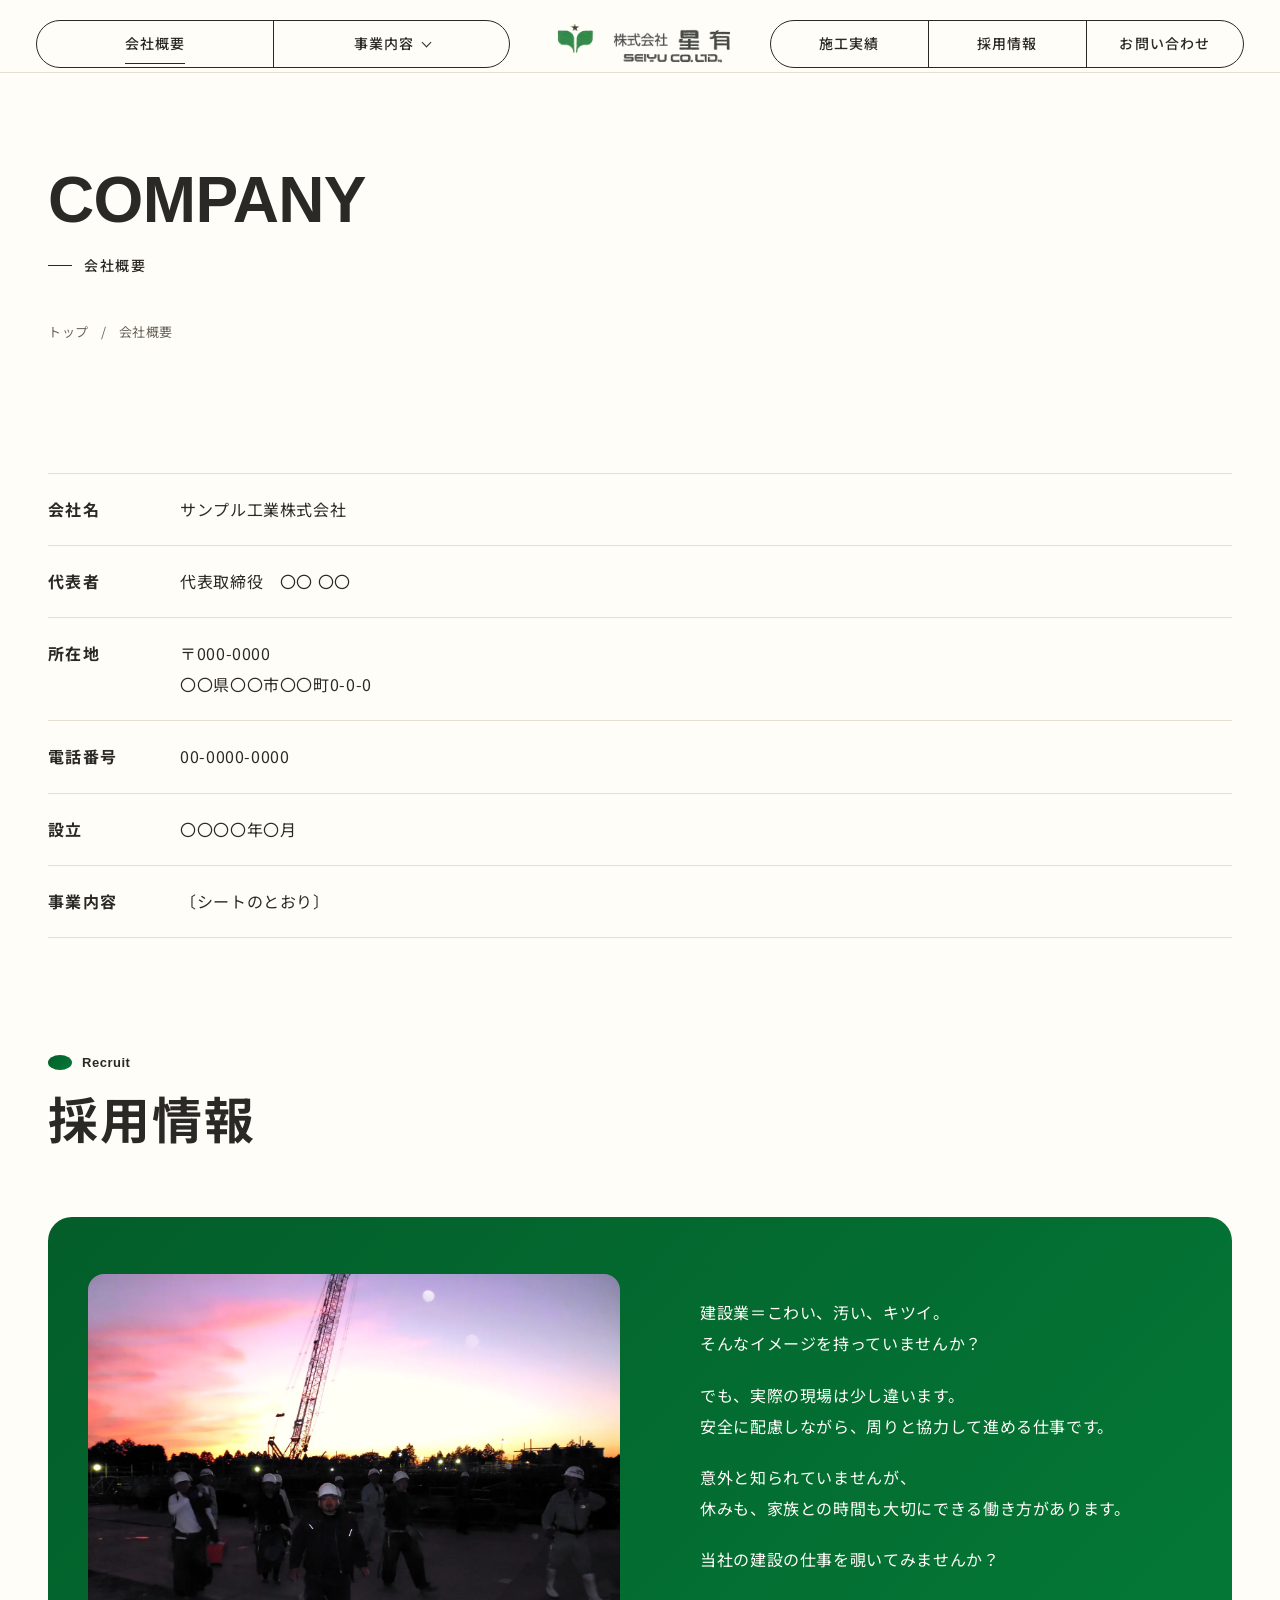
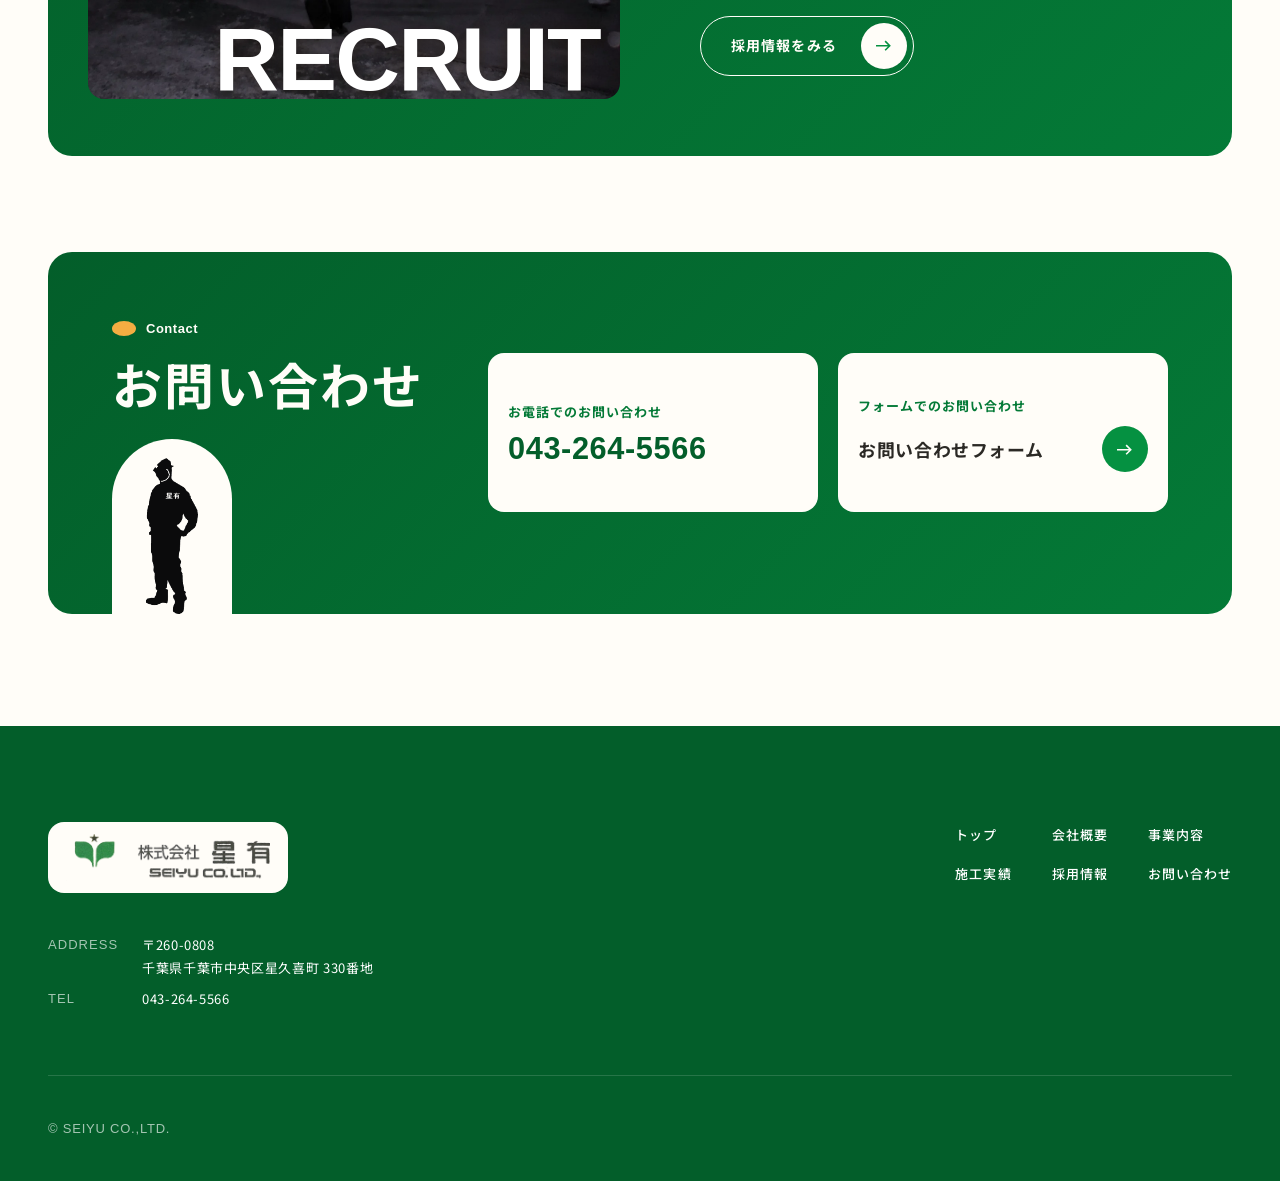
==== company/index.html @ 6c1c6069 "sp-36 星有 HP：余白を詰める・事業内容に大きな番号・お問い合わせを帯とカードに" ====
<!doctype html>
<html lang="ja">
<head>
<meta charset="utf-8">
<meta name="viewport" content="width=device-width, initial-scale=1">
<meta name="robots" content="noindex, nofollow">
<meta name="generator" content="SPINOVA HP kit v1.0 master">
<title>会社概要｜株式会社星有</title>
<meta name="description" content="〔このページの説明を1文で〕">
<meta property="og:type" content="article">
<meta property="og:site_name" content="株式会社星有">
<meta property="og:title" content="会社概要｜株式会社星有">
<meta property="og:description" content="〔このページの説明を1文で〕">
<meta property="og:url" content="https://example-hp.pages.dev/company/">
<meta property="og:image" content="https://example-hp.pages.dev/assets/ogp.jpg?v=20261112a">
<meta property="og:image:width" content="1200">
<meta property="og:image:height" content="630">
<meta name="twitter:card" content="summary_large_image">
<meta name="twitter:image" content="https://example-hp.pages.dev/assets/ogp.jpg?v=20261112a">
<link rel="preconnect" href="https://fonts.googleapis.com">
<link rel="preconnect" href="https://fonts.gstatic.com" crossorigin>
<link href="https://fonts.googleapis.com/css2?family=Noto+Sans+JP:wght@400;500;700&display=swap" rel="stylesheet">
<link rel="icon" href="../assets/favicon.ico?v=20261112203325" sizes="any">
<link rel="icon" href="../assets/favicon-32.png?v=20261112203325" type="image/png" sizes="32x32">
<link rel="apple-touch-icon" href="../assets/apple-touch-icon.png?v=20261112203325">
<link rel="stylesheet" href="../tokens.css?v=20261112203325">
<link rel="stylesheet" href="../base.css?v=20261112203325">
<link rel="stylesheet" href="../style.css?v=20261112203325">
</head>
<body class="is-sub is-sub--company">

<header class="header">
  <nav class="nav nav--l" aria-label="メインメニュー（左）">
    <ul class="nav__list">
      <li><a href="../company/" aria-current="page">会社概要</a></li>
      <li class="nav__has">
        <a href="../service/">事業内容<span class="nav__chev" aria-hidden="true"></span></a>
        <ul class="nav__sub">
          <li><a href="../service/concrete/">コンクリート打設</a></li>
          <li><a href="../service/scaffold/">足場工事</a></li>
          <li><a href="../service/management/">施工管理</a></li>
        </ul>
      </li>
    </ul>
  </nav>
  <a class="logo" href="../" aria-label="株式会社星有 トップへ">
    <img class="logo__w" src="../assets/logo.png?v=20261112203325" alt="" width="909" height="208">
    <img class="logo__c" src="../assets/logo.png?v=20261112203325" alt="" width="909" height="208">
  </a>
  <nav class="nav nav--r" aria-label="メインメニュー（右）">
    <ul class="nav__list">
      <li><a href="../works/">施工実績</a></li>
      <li><a href="../recruit/">採用情報</a></li>
      <li><a href="../contact/">お問い合わせ</a></li>
    </ul>
  </nav>
  <div class="header__acts">
    <button class="menu-btn" type="button" aria-expanded="false" aria-controls="drawer" aria-label="メニューを開く"><span></span><span></span></button>
  </div>
</header>

<div class="drawer" id="drawer">
  <ul class="drawer__list">
    <li style="--i:0"><a href="../"><span class="drawer__en" aria-hidden="true">Top</span><span class="drawer__ja">トップ</span></a></li>
    <li style="--i:1"><a href="../company/" aria-current="page"><span class="drawer__en" aria-hidden="true">Company</span><span class="drawer__ja">会社概要</span></a></li>
    <li style="--i:2"><a href="../service/"><span class="drawer__en" aria-hidden="true">Service</span><span class="drawer__ja">事業内容</span></a>
      <ul class="drawer__sub">
        <li><a href="../service/concrete/">コンクリート打設</a></li>
        <li><a href="../service/scaffold/">足場工事</a></li>
        <li><a href="../service/management/">施工管理</a></li>
      </ul>
    </li>
    <li style="--i:3"><a href="../works/"><span class="drawer__en" aria-hidden="true">Works</span><span class="drawer__ja">施工実績</span></a></li>
    <li style="--i:4"><a href="../recruit/"><span class="drawer__en" aria-hidden="true">Recruit</span><span class="drawer__ja">採用情報</span></a></li>
    <li style="--i:5"><a href="../contact/"><span class="drawer__en" aria-hidden="true">Contact</span><span class="drawer__ja">お問い合わせ</span></a></li>
  </ul>
  <a class="drawer__tel" href="tel:0432645566" style="--i:6"><span class="drawer__tel-label">お電話でのお問い合わせ</span><span class="drawer__tel-num nb">043-264-5566</span></a>
</div>

<main>
    <section class="sub-hero">
    <div class="wrap sub-hero__head">
      <div class="ttl">
        <p class="ttl__en" aria-hidden="true"><span class="mask"><span>COMPANY</span></span></p>
        <h1 class="ttl__ja">会社概要</h1>
      </div>
      <ol class="crumb"><li><a href="../">トップ</a></li><li>会社概要</li></ol>
    </div>
  </section>

  <section class="sec">
    <div class="wrap">
            <dl class="info rv">
        <dt>会社名</dt><dd data-todo>サンプル工業株式会社</dd>
        <dt>代表者</dt><dd data-todo>代表取締役　〇〇 〇〇</dd>
        <dt>所在地</dt><dd data-todo><span class="nb">〒000-0000</span><br>〇〇県〇〇市〇〇町0-0-0</dd>
        <dt>電話番号</dt><dd data-todo><a class="nb" href="tel:0000000000">00-0000-0000</a></dd>
        <dt>設立</dt><dd data-todo>〇〇〇〇年〇月</dd>
        <dt>事業内容</dt><dd data-todo>〔シートのとおり〕</dd>
      </dl>
    </div>
  </section>

    <div class="duo" id="recruit">
    <section class="duo__item duo__item--recruit">
      <div class="hd">
        <p class="hd__en" aria-hidden="true">Recruit</p>
        <h2 class="hd__ja">採用情報</h2>
      </div>
      <div class="duo__card rv">
        <div class="duo__photo"><img src="../assets/recruit.webp?v=20261112203325" alt="現場に並ぶ星有の社員" width="1600" height="1200" loading="lazy" data-todo><p class="duo__big" aria-hidden="true" data-on-photo>RECRUIT</p></div>
        <div class="duo__in">
          <div class="txt">
            <p>建設業＝こわい、<wbr>汚い、<wbr>キツイ。<br><span class="nb">そんなイメージを</span><wbr><span class="nb">持っていませんか？</span></p>
            <p>でも、<wbr>実際の<wbr>現場は<wbr>少し<wbr>違います。<br>安全に<wbr>配慮しながら、<wbr>周りと<wbr>協力して<wbr>進める<wbr>仕事です。</p>
            <p>意外と<wbr>知られていませんが、<br>休みも、<wbr>家族との<wbr>時間も<wbr>大切に<wbr>できる<wbr>働き方が<wbr>あります。</p>
            <p>当社の<wbr>建設の<wbr>仕事を<wbr>覗いてみませんか？</p>
          </div>
          <a class="btn btn--w" href="../recruit/">採用情報をみる<span class="btn__arw"><svg viewBox="0 0 14 10" aria-hidden="true"><path d="M0 5h12M8 1l4 4-4 4" fill="none" stroke="currentColor" stroke-width="1.4"/></svg></span></a>
        </div>
      </div>
    </section>
    <section class="duo__item duo__item--contact">
      <div class="hd">
        <p class="hd__en" aria-hidden="true">Contact</p>
        <h2 class="hd__ja nb">お問い合わせ</h2>
      </div>
      <div class="duo__ways">
        <a class="duo__way" href="tel:0432645566"><span class="duo__way-label">お電話でのお問い合わせ</span><span class="duo__tel-num nb">043-264-5566</span></a>
        <a class="duo__way" href="../contact/"><span class="duo__way-label">フォームでのお問い合わせ</span><span class="duo__way-go"><span class="nb">お問い合わせフォーム</span><span class="btn__arw"><svg viewBox="0 0 14 10" aria-hidden="true"><path d="M0 5h12M8 1l4 4-4 4" fill="none" stroke="currentColor" stroke-width="1.4"/></svg></span></span></a>
      </div>
      <img class="duo__il" src="../assets/il-worker.png?v=20261112203325" alt="" width="91" height="275" loading="lazy">
    </section>
  </div>
  
</main>

<footer class="footer">
  <div class="wrap footer__top">
    <div class="footer__co">
      <a class="footer__logo" href="../" aria-label="株式会社星有 トップへ"><img src="../assets/logo.png?v=20261112203325" alt="" width="909" height="208" loading="lazy"></a>
      <dl class="footer__info">
        <dt>ADDRESS</dt><dd><span class="nb">〒260-0808</span><br>千葉県千葉市中央区<wbr>星久喜町 330番地</dd>
        <dt>TEL</dt><dd><a class="nb" href="tel:0432645566">043-264-5566</a></dd>
      </dl>
    </div>
    <ul class="footer__nav">
      <li><a href="../">トップ</a></li>
      <li><a href="../company/">会社概要</a></li>
      <li><a href="../service/">事業内容</a></li>
      <li><a href="../works/">施工実績</a></li>
      <li><a href="../recruit/">採用情報</a></li>
      <li><a href="../contact/">お問い合わせ</a></li>
    </ul>
  </div>
  <p class="wrap footer__copy">© SEIYU CO.,LTD.</p>
</footer>

<script src="../site.js?v=20261112203325"></script>
</body>
</html>
---- tokens.css ----
:root {
  
  --c-base: #fffdf8;
  --c-sub: #059141;
  --c-sub-deep: #047a37;
  --c-sub-ink: #035e2a;
  --c-sub-ghost: rgba(255, 255, 255, 0.16);
  --c-accent: #f4ad42;
  --c-pale: #f3f8ef;
  --c-ink: #2b2925;
  --c-ink-soft: #6a655c;
  --c-line: #e6e0d4;
  --c-dark: #035e2a;
  --c-dark-text: #ffffff;
  --c-dark-soft: rgba(255, 255, 255, 0.64);
  --c-dark-ghost: rgba(255, 255, 255, 0.14);
  --c-on-photo: #ffffff;
  --c-shade: rgba(28, 22, 12, 0.6);
  --c-shade-0: rgba(28, 22, 12, 0);
  --c-shade-side: rgba(3, 70, 32, 0.82);
  --c-ph-1: #ece6da;
  --c-ph-2: #fbe7c4;
  --c-sub-ghost-2: rgba(5, 145, 65, 0.1);
  --c-grad-a: #035e2a;
  --c-grad-b: #047a37;
  --c-on-band: rgba(255, 255, 255, 0.7);
  --c-band-shade: rgba(20, 30, 20, 0.35);

  
  --ff-body: "Noto Sans JP", "Hiragino Sans", "Hiragino Kaku Gothic ProN", "Yu Gothic", sans-serif;
  --ff-en: "Helvetica Neue", Helvetica, Arial, sans-serif;
  --ff-min: "Noto Sans JP", "Hiragino Sans", "Hiragino Kaku Gothic ProN", "Yu Gothic", sans-serif;

  
  --fs-body: 15px;
  --fw-body: 400;
  --lh-body: 1.95;
  --ls-body: 0.04em;
  --fs-small: 13px;
  --fs-label: 14px;
  --fs-nav: 14px;
  --fs-input: 16px;
  --fs-lead: clamp(22px, 2.4vw, 34px);
  --lh-lead: 1.55;
  --fs-head: clamp(20px, 2.2vw, 30px);
  --lh-head: 1.6;
  --fs-en-l: clamp(40px, 5vw, 80px);
  --lh-en: 1;
  --ls-en: -0.01em;

  
  --sp-1: 8px;
  --sp-p: 16px;
  --sp-b: 32px;
  --sp-g: 48px;
  --sp-s: 80px;
  --sec-y: 96px;
  --gutter: 20px;
  --frame: 10px;
  --wrap: 1200px;
  --radius: 24px;

  
  --header-h: 64px;
  --btn-arw: 40px;
  --label-col: 7em;

  
  --ease: cubic-bezier(0.22, 1, 0.36, 1);
  --dur-rv: 0.9s;
}
@media (min-width: 960px) {
  :root {
    --fs-body: 16px;
    --sp-p: 20px;
    --sp-b: 40px;
    --sp-g: 64px;
    --sp-s: 96px;
    --sec-y: 112px;
    --gutter: 48px;
    --frame: 16px;
    --header-h: 72px;
    --btn-arw: 46px;
  }
}
@media (min-width: 1600px) {
  :root { --fs-body: 17px; --wrap: 1400px; --sp-s: 112px; --sec-y: 136px; }
}
---- base.css ----
*, *::before, *::after { box-sizing: border-box; }
html { -webkit-text-size-adjust: 100%; scroll-padding-top: var(--header-h); }
body {
  margin: 0;
  background: var(--c-base);
  color: var(--c-ink);
  font-family: var(--ff-body);
  font-size: var(--fs-body);
  font-weight: var(--fw-body);
  line-height: var(--lh-body);
  letter-spacing: var(--ls-body);
  line-break: strict;
  word-break: keep-all;
  overflow-wrap: anywhere;
  overflow-x: clip;
}
img, svg { display: block; max-width: 100%; height: auto; }
a { color: inherit; text-decoration: none; }
ul, ol, dl, dd, figure { margin: 0; padding: 0; list-style: none; }
h1, h2, h3, p { margin: 0; font-weight: inherit; }

.nb { white-space: nowrap; }
.cl { display: inline-block; max-width: 100%; }
.vh { position: absolute; width: 1px; height: 1px; overflow: hidden; clip-path: inset(50%); white-space: nowrap; }

.wrap { width: min(100% - var(--gutter) * 2, var(--wrap)); margin-inline: auto; }
.sec { position: relative; padding-block: var(--sec-y); }
.txt { display: grid; gap: var(--sp-p); }
.lead { font-family: var(--ff-min); font-weight: 600; font-size: var(--fs-lead); line-height: var(--lh-lead); letter-spacing: 0.06em; }
.head3 { font-size: var(--fs-head); line-height: var(--lh-head); font-weight: 700; letter-spacing: 0.06em; }

.ttl { display: grid; gap: var(--sp-p); }
.ttl__en {
  display: flex;
  flex-wrap: wrap;
  column-gap: 0.22em;
  font-family: var(--ff-en);
  font-weight: 800;
  font-size: var(--fs-en-l);
  line-height: var(--lh-en);
  letter-spacing: var(--ls-en);
}
.ttl__ja { display: flex; align-items: center; gap: 12px; font-size: var(--fs-label); font-weight: 500; letter-spacing: 0.12em; }
.ttl__ja::before { content: ""; width: 24px; height: 1px; background: currentColor; }

.mask { display: block; overflow: hidden; white-space: nowrap; padding: 0.14em 0.1em 0.08em; margin: -0.14em -0.1em -0.08em; }
.mask > span { display: block; transform: translateY(105%); transition: transform 1.1s var(--ease); }
.ttl__en.is-on .mask > span { transform: none; transition-delay: calc(var(--m, 0) * 0.1s); }

.btn {
  display: inline-flex;
  align-items: center;
  gap: 24px;
  padding: 6px 6px 6px 30px;
  border: 1px solid currentColor;
  border-radius: 999px;
  font-size: var(--fs-label);
  font-weight: 700;
  letter-spacing: 0.08em;
  transition: background-color 0.35s var(--ease), color 0.35s var(--ease), border-color 0.35s var(--ease);
}
.btn__arw {
  display: grid;
  place-items: center;
  width: var(--btn-arw);
  aspect-ratio: 1;
  border-radius: 50%;
  background: var(--c-sub);
  color: var(--c-base);
  transition: transform 0.35s var(--ease);
}
.btn__arw svg { width: 16px; }
.btn--w .btn__arw { background: var(--c-base); color: var(--c-sub); }
@media (hover: hover) {
  .btn:hover { background: var(--c-ink); color: var(--c-base); border-color: var(--c-ink); }
  .btn--w:hover { background: var(--c-base); color: var(--c-sub-deep); border-color: var(--c-base); }
  .btn:hover .btn__arw { transform: translateX(4px); }
}

.header {
  position: fixed;
  inset: 0 0 auto;
  z-index: 50;
  height: var(--header-h);
  display: flex;
  align-items: center;
  justify-content: space-between;
  padding-inline: var(--gutter);
  color: var(--c-on-photo);
  transition: background-color 0.4s var(--ease), color 0.4s var(--ease), box-shadow 0.4s var(--ease);
}
.header.is-scrolled { background: var(--c-base); color: var(--c-ink); box-shadow: 0 1px 0 var(--c-line); }
.logo { position: relative; display: block; width: clamp(150px, 14vw, 230px); }
.logo img { width: 100%; height: auto; transition: opacity 0.4s var(--ease); }
.logo__c { position: absolute; inset: 0; opacity: 0; }
.header.is-scrolled .logo__w { opacity: 0; }
.header.is-scrolled .logo__c { opacity: 1; }
.nav { display: none; }
.nav__list { display: flex; gap: clamp(24px, 2.4vw, 44px); font-size: var(--fs-nav); font-weight: 500; letter-spacing: 0.08em; white-space: nowrap; }
.nav__list a { position: relative; }
.nav__list a::after { content: ""; position: absolute; left: 0; right: 0; bottom: -6px; height: 1px; background: currentColor; transform: scaleX(0); transform-origin: right; transition: transform 0.4s var(--ease); }
.nav__list a[aria-current="page"]::after { transform: scaleX(1); }
@media (hover: hover) { .nav__list a:hover::after { transform: scaleX(1); transform-origin: left; } }
.header__acts { display: flex; align-items: center; gap: 10px; }
.pill {
  display: none;
  place-items: center;
  min-height: 44px;
  padding-inline: 26px;
  border-radius: 999px;
  background: var(--c-sub);
  color: var(--c-base);
  font-family: var(--ff-en);
  font-weight: 500;
  font-size: var(--fs-label);
  letter-spacing: 0.08em;
}
.menu-btn {
  display: grid;
  place-content: center;
  gap: 7px;
  width: 48px;
  aspect-ratio: 1;
  border: 0;
  border-radius: 50%;
  background: var(--c-sub);
  cursor: pointer;
}
.menu-btn span { display: block; width: 20px; height: 1.5px; background: var(--c-base); transition: transform 0.4s var(--ease); }
.menu-btn[aria-expanded="true"] span:first-child { transform: translateY(4.25px) rotate(45deg); }
.menu-btn[aria-expanded="true"] span:last-child { transform: translateY(-4.25px) rotate(-45deg); }
@media (min-width: 960px) {
  .nav { display: block; margin-left: auto; margin-right: clamp(28px, 2.6vw, 48px); }
  .pill { display: inline-grid; }
  .menu-btn { display: none; }
}

.drawer {
  position: fixed;
  inset: 0;
  z-index: 40;
  display: grid;
  align-content: center;
  gap: var(--sp-g);
  padding: calc(var(--header-h) + var(--sp-b)) var(--gutter) var(--sp-g);
  overflow: hidden auto;
  background: var(--c-sub);
  color: var(--c-base);
  clip-path: circle(0 at calc(100% - var(--gutter) - 24px) calc(var(--header-h) / 2));
  visibility: hidden;
  transition: clip-path 0.6s cubic-bezier(0.7, 0, 0.3, 1), visibility 0s 0.6s;
}
.drawer.is-open { clip-path: circle(150% at calc(100% - var(--gutter) - 24px) calc(var(--header-h) / 2)); visibility: visible; transition: clip-path 0.7s cubic-bezier(0.7, 0, 0.3, 1); }
.drawer__list { display: grid; gap: var(--sp-p); }
.drawer__list a { display: grid; gap: 2px; }
.drawer__en { font-family: var(--ff-en); font-weight: 800; font-size: 34px; line-height: 1; letter-spacing: -0.03em; }
.drawer__ja { font-size: var(--fs-small); letter-spacing: 0.12em; opacity: 0.8; }
.drawer__tel { display: grid; gap: 2px; padding-top: var(--sp-b); border-top: 1px solid var(--c-sub-ghost); }
.drawer__tel-label { font-size: var(--fs-small); }
.drawer__tel-num { font-family: var(--ff-en); font-weight: 500; font-size: 26px; letter-spacing: 0.04em; }
.drawer li, .drawer__tel { opacity: 0; }
.drawer.is-open li, .drawer.is-open .drawer__tel { animation: drawer-in 0.7s var(--ease) calc(0.25s + var(--i, 0) * 0.06s) both; }
@keyframes drawer-in { from { opacity: 0; transform: translateY(24px); } to { opacity: 1; transform: none; } }
@media (min-width: 960px) { .drawer { display: none; } }
html.is-locked { overflow: hidden; }

.sub-hero { padding-top: calc(var(--header-h) + var(--sp-s)); padding-bottom: var(--sp-g); }
.sub-hero + .sec { padding-top: var(--sp-g); }
.sub-hero__head { display: grid; gap: var(--sp-b); }
.crumb { display: flex; flex-wrap: wrap; gap: 0 12px; font-size: var(--fs-small); color: var(--c-ink-soft); }
.crumb li + li::before { content: "/"; margin-right: 12px; }

.info { display: grid; grid-template-columns: var(--label-col) 1fr; border-top: 1px solid var(--c-line); }
.info dt, .info dd { padding-block: var(--sp-p); border-bottom: 1px solid var(--c-line); }
.info dt { font-weight: 700; letter-spacing: 0.08em; }
.info dd { padding-left: var(--sp-p); }
@media (max-width: 599px) {
  .info { grid-template-columns: 1fr; }
  .info dt { padding-bottom: 0; border-bottom: 0; }
  .info dd { padding-left: 0; padding-top: var(--sp-1); }
}

.form { display: grid; gap: var(--sp-b); }
.field { display: grid; gap: var(--sp-1); }
.field__label { display: flex; align-items: center; gap: 10px; font-weight: 700; letter-spacing: 0.06em; }
.field__req { padding: 2px 8px; border-radius: 4px; background: var(--c-sub); color: var(--c-base); font-size: var(--fs-small); font-weight: 500; line-height: 1.6; }
.field__input {
  width: 100%;
  min-height: 52px;
  padding: 12px 16px;
  border: 1px solid var(--c-line);
  border-radius: 8px;
  background: var(--c-base);
  color: var(--c-ink);
  font: inherit;
  font-size: var(--fs-input);
}
textarea.field__input { min-height: 200px; resize: vertical; }

select.field__input {
  appearance: none;
  padding-right: 48px;
  background-image: linear-gradient(45deg, transparent 50%, currentColor 50%), linear-gradient(135deg, currentColor 50%, transparent 50%);
  background-position: calc(100% - 26px) 50%, calc(100% - 20px) 50%;
  background-size: 6px 6px;
  background-repeat: no-repeat;
}
.form__agree { display: flex; align-items: center; justify-content: center; gap: 10px; }
.form__send { justify-self: center; min-width: min(100%, 320px); justify-content: space-between; cursor: pointer; background: transparent; font: inherit; color: inherit; }

.footer { position: relative; overflow: hidden; background: var(--c-dark); color: var(--c-dark-text); padding-top: var(--sp-s); font-size: var(--fs-small); }
.footer__top { display: grid; gap: var(--sp-g); padding-bottom: var(--sp-g); border-bottom: 1px solid var(--c-dark-ghost); }
.footer__co { display: grid; gap: var(--sp-b); }
.footer__logo { display: block; width: min(240px, 70%); }
.footer__info { display: grid; grid-template-columns: 6em 1fr; gap: 8px 16px; line-height: 1.8; }
.footer__info dt { font-family: var(--ff-en); font-weight: 500; letter-spacing: 0.08em; color: var(--c-dark-soft); }
.footer__nav { display: grid; grid-template-columns: repeat(2, max-content); gap: 14px 40px; font-weight: 500; letter-spacing: 0.08em; }
.footer__copy { padding-block: var(--sp-b); font-family: var(--ff-en); color: var(--c-dark-soft); letter-spacing: 0.06em; }
@media (min-width: 960px) {
  .footer__top { grid-template-columns: 1fr auto; align-items: start; }
  .footer__nav { grid-template-columns: repeat(3, max-content); }
}

.rv { opacity: 0; transform: translateY(28px); transition: opacity var(--dur-rv) var(--ease), transform var(--dur-rv) var(--ease); }
.rv.is-on { opacity: 1; transform: none; transition-delay: var(--rv-delay, 0s); }

@media (prefers-reduced-motion: reduce) {
  *, *::before, *::after { animation-duration: 0.01ms !important; animation-iteration-count: 1 !important; transition-duration: 0.01ms !important; }
}
---- style.css ----
.works__photo, .duo__photo { position: relative; overflow: hidden; background: var(--c-ph-1); }
.media__img img, .works__photo img, .duo__photo img { width: 100%; height: 100%; object-fit: cover; }

.logo::before { content: ""; position: absolute; inset: -5px -14px; z-index: -1; border-radius: 999px; background: var(--c-base); }
.logo { z-index: 0; }
@media (max-width: 959px) { .logo { margin-left: var(--sp-1); } }
.nav__has { position: relative; }
.nav__chev { display: inline-block; width: 7px; height: 7px; margin-left: 8px; border-right: 1.5px solid currentColor; border-bottom: 1.5px solid currentColor; transform: translateY(-3px) rotate(45deg); transition: transform 0.3s var(--ease); }
.nav__sub {
  position: absolute;
  left: 50%;
  top: calc(100% + 10px);
  display: grid;
  gap: 2px;
  min-width: 13em;
  padding: 10px;
  border-radius: 12px;
  background: var(--c-base);
  color: var(--c-ink);
  box-shadow: 0 8px 24px var(--c-sub-ghost-2);
  opacity: 0;
  visibility: hidden;
  transform: translate(-50%, 8px);
  transition: opacity 0.3s var(--ease), transform 0.3s var(--ease), visibility 0s 0.3s;
}
.nav__sub a { display: block; padding: 6px 12px; border-radius: 8px; font-size: var(--fs-small); }
.nav__sub a::after { content: none; }
.nav__has:hover .nav__sub, .nav__has:focus-within .nav__sub { opacity: 1; visibility: visible; transform: translate(-50%, 0); transition: opacity 0.3s var(--ease), transform 0.3s var(--ease); }
.nav__has:hover .nav__chev, .nav__has:focus-within .nav__chev { transform: translateY(1px) rotate(-135deg); }
@media (hover: hover) { .nav__sub a:hover { background: var(--c-pale); color: var(--c-sub); } }
@media (min-width: 960px) {
  .header { display: grid; grid-template-columns: 1fr auto 1fr; padding: var(--frame) calc(var(--frame) + var(--sp-p)) 0; }
  .nav--l, .nav--r { margin: 0; }
  .nav--l .nav__list, .nav--r .nav__list { display: grid; grid-auto-flow: column; grid-auto-columns: 1fr; gap: 0; height: 48px; border: 1px solid currentColor; border-radius: 999px; }
  .nav--l .nav__list > li, .nav--r .nav__list > li { display: grid; place-items: center; }
  .nav--l .nav__list > li + li, .nav--r .nav__list > li + li { border-left: 1px solid currentColor; }
  .nav--l { padding-right: var(--sp-b); }
  .nav--r { padding-left: var(--sp-b); }
  .header__acts { display: none; }
}

.drawer__sub { display: flex; flex-wrap: wrap; gap: 4px 16px; margin-top: var(--sp-1); font-size: var(--fs-small); }
.drawer__sub a::before { content: "– "; }

.fv { padding: var(--frame); height: 100svh; min-height: 600px; }
.fv__frame { position: relative; height: 100%; overflow: hidden; border-radius: var(--radius); color: var(--c-on-photo); background: var(--c-sub-ink); animation: fv-open 1.4s var(--ease) both; }
@keyframes fv-open { from { clip-path: inset(12% 18% round var(--radius)); } to { clip-path: inset(0 round var(--radius)); } }
.fv__photo { position: absolute; inset: 0; }
.fv__photo img { position: absolute; inset: 0; width: 100%; height: 100%; object-fit: cover; object-position: 70% center; opacity: 0; transform: scale(1.12); transition: opacity 1.6s ease, transform 7s linear; }
.fv__photo img.is-on { opacity: 1; transform: scale(1); }
.fv__photo::after { content: ""; position: absolute; inset: 0; background: linear-gradient(180deg, var(--c-shade) 0%, var(--c-shade-0) 22%, var(--c-shade-0) 45%, var(--c-shade) 100%), linear-gradient(90deg, var(--c-shade) 0%, var(--c-shade-0) 60%); }
.fv__body { position: absolute; left: var(--gutter); right: var(--gutter); bottom: clamp(120px, 20vh, 220px); z-index: 2; display: grid; gap: var(--sp-p); justify-items: start; }
.fv__en { display: flex; align-items: center; gap: 10px; font-family: var(--ff-en); font-size: var(--fs-small); font-weight: 700; letter-spacing: 0.2em; opacity: 0; animation: fv-fade 0.8s var(--ease) 1.1s both; }
.fv__star { width: 16px; aspect-ratio: 1; background: var(--c-accent); clip-path: polygon(50% 0, 61% 35%, 98% 35%, 68% 57%, 79% 91%, 50% 70%, 21% 91%, 32% 57%, 2% 35%, 39% 35%); animation: fv-spin 6s linear infinite; }
@keyframes fv-spin { to { transform: rotate(360deg); } }
.fv__catch { font-weight: 700; font-size: clamp(34px, 5.2vw, 84px); line-height: 1.32; letter-spacing: 0.04em; }
.fv__catch .ln { display: block; overflow: hidden; padding-block: 0.04em; }
.fv__catch .ln > span { display: inline-block; transform: translateY(110%); animation: fv-rise 1s var(--ease) both; }
.fv__catch .ln:nth-child(1) > span { animation-delay: 1.2s; }
.fv__catch .ln:nth-child(2) > span { animation-delay: 1.35s; }
.fv__catch .ln:nth-child(3) > span { animation-delay: 1.5s; }
@keyframes fv-rise { to { transform: none; } }
.fv__lead { max-width: 30em; font-size: var(--fs-body); line-height: 2; text-shadow: 0 1px 12px var(--c-shade); opacity: 0; animation: fv-fade 0.8s var(--ease) 1.8s both; }
@keyframes fv-fade { from { opacity: 0; transform: translateY(12px); } to { opacity: 1; transform: none; } }
.fv__ui { position: absolute; right: var(--gutter); bottom: clamp(120px, 20vh, 220px); z-index: 2; display: grid; justify-items: end; gap: var(--sp-b); }
.fv__dots { display: flex; gap: 8px; }
.fv__dots li { width: 40px; height: 3px; overflow: hidden; border-radius: 2px; background: var(--c-dark-ghost); }
.fv__dots span { display: block; height: 100%; width: 100%; background: var(--c-on-photo); transform: scaleX(0); transform-origin: left; }
.fv__dots li.is-on span { animation: fv-bar 4.5s linear both; }
@keyframes fv-bar { to { transform: scaleX(1); } }
.fv__scroll { position: relative; padding-bottom: 56px; writing-mode: vertical-rl; font-family: var(--ff-en); font-size: var(--fs-small); letter-spacing: 0.3em; }
.fv__scroll::after { content: ""; position: absolute; left: 50%; bottom: 0; width: 1px; height: 48px; background: var(--c-on-photo); transform-origin: top; animation: fv-line 2s var(--ease) infinite; }
@keyframes fv-line { 0% { transform: scaleY(0); } 50% { transform: scaleY(1); transform-origin: top; } 51% { transform-origin: bottom; } 100% { transform: scaleY(0); transform-origin: bottom; } }
.fv__flow { position: absolute; left: 0; right: 0; bottom: -0.12em; z-index: 1; overflow: hidden; pointer-events: none; }
.fv__flow-in { display: flex; width: max-content; animation: flow 36s linear infinite; }
.fv__flow-in span { padding-right: 0.4em; font-family: var(--ff-en); font-weight: 700; font-size: clamp(72px, 13vw, 220px); line-height: 1; letter-spacing: -0.02em; white-space: nowrap; color: transparent; -webkit-text-stroke: 1px var(--c-on-photo); opacity: 0.85; }
@keyframes flow { to { transform: translateX(-50%); } }
@media (max-width: 599px) { .fv__ui { display: none; } .fv__body { bottom: 96px; } }

.hd { display: grid; gap: var(--sp-1); }
.hd__en { display: flex; align-items: center; gap: 10px; font-family: var(--ff-en); font-size: var(--fs-small); font-weight: 700; letter-spacing: 0.04em; }
.hd__en::before { content: ""; width: 24px; height: 15px; border-radius: 50%; background: linear-gradient(135deg, var(--c-grad-a), var(--c-grad-b)); }
.hd__tag { justify-self: start; padding: 2px 22px; border-radius: 999px; background: linear-gradient(135deg, var(--c-grad-a), var(--c-grad-b)); color: var(--c-base); font-family: var(--ff-en); font-size: var(--fs-small); font-weight: 700; }
.hd__ja { font-size: clamp(30px, 3.9vw, 56px); font-weight: 700; line-height: 1.4; letter-spacing: 0.04em; }
.hd--line { padding-top: var(--sp-b); border-top: 1px solid var(--c-ink); }

.btn--fill { padding: 10px 10px 10px 32px; border-color: transparent; background: linear-gradient(90deg, var(--c-grad-a), var(--c-grad-b)); color: var(--c-base); }
.btn--fill .btn__arw { background: var(--c-base); color: var(--c-sub); }

.company { overflow-x: clip; }
.company__in { display: grid; gap: var(--sp-g); align-items: center; }
.company__txt { display: grid; gap: var(--sp-b); justify-items: start; }
.company__txt .txt { max-width: 34em; font-size: var(--fs-body); }
.company__photo { position: relative; aspect-ratio: 1; margin-right: calc((min(100vw - var(--gutter) * 2, var(--wrap)) - 100vw) / 2); }
.company__oval, .company__sub { will-change: transform; }
.company__oval { position: absolute; inset: 6% -10% 6% 4%; overflow: hidden; border-radius: 50%; transform: rotate(-28deg); background: var(--c-ph-1); }
.company__sub { position: absolute; left: 0; bottom: 0; width: 34%; aspect-ratio: 3 / 4; object-fit: cover; border: 6px solid var(--c-base); border-radius: var(--radius); }
.company__oval img { position: absolute; left: -10%; top: -10%; width: 120%; height: 120%; max-width: none; object-fit: cover; transform: rotate(28deg); }
@media (min-width: 960px) { .company__in { grid-template-columns: 1fr 1fr; column-gap: var(--sp-s); } }

.service { background: var(--c-pale); }
.service__head { display: flex; align-items: flex-end; justify-content: space-between; gap: var(--sp-b); margin-bottom: var(--sp-g); }
.service__il { width: clamp(48px, 5vw, 72px); flex: none; }
.media { display: grid; gap: var(--sp-s); }
.media__item { display: grid; gap: var(--sp-b); align-items: center; }

.media__img { width: min(100%, 300px); aspect-ratio: 4 / 5; justify-self: center; position: relative; }
.media__item:nth-child(2) .media__img { aspect-ratio: 5 / 4; }
.media__item:nth-child(3) .media__img { aspect-ratio: 9 / 10; }
.media__img img, .media__img::before { border-radius: 58% 42% 46% 54% / 52% 60% 40% 48%; animation: blob 9s ease-in-out infinite; }
.media__img img { position: relative; z-index: 1; }
.media__img::before { content: ""; position: absolute; inset: 8% -8% -8% 8%; background: var(--c-sub-ghost-2); animation-duration: 11s; animation-direction: reverse; }
.media__item:nth-child(2) .media__img img { animation-delay: -3s; }
.media__item:nth-child(3) .media__img img { animation-delay: -6s; }
@keyframes blob {
  0%, 100% { border-radius: 58% 42% 46% 54% / 52% 60% 40% 48%; }
  33% { border-radius: 42% 58% 62% 38% / 44% 46% 54% 56%; }
  66% { border-radius: 52% 48% 38% 62% / 62% 42% 58% 38%; }
}
.media__txt { display: grid; gap: var(--sp-p); justify-items: start; }
.media__txt .btn { margin-top: var(--sp-1); }
.media__item { position: relative; }
.media__item::after { position: absolute; top: 50%; right: 0; z-index: 0; transform: translateY(-50%); font-family: var(--ff-en); font-weight: 700; font-size: clamp(120px, 16vw, 260px); line-height: 1; color: transparent; -webkit-text-stroke: 1.5px var(--c-sub); opacity: 0.18; pointer-events: none; }
.media__item:nth-child(1)::after { content: "01"; }
.media__item:nth-child(2)::after { content: "02"; top: 0; transform: translateY(-45%); }
.media__item:nth-child(3)::after { content: "03"; }
.media__txt { position: relative; z-index: 1; }
.media__txt p { font-size: clamp(15px, 1.2vw, 17px); }
.media__ttl { display: flex; align-items: center; gap: 14px; font-size: clamp(22px, 2.2vw, 30px); font-weight: 700; line-height: 1.5; letter-spacing: 0.06em; color: var(--c-sub); }
.media__no { padding: 1px 14px; border-radius: 999px; background: linear-gradient(135deg, var(--c-grad-a), var(--c-grad-b)); color: var(--c-base); font-family: var(--ff-en); font-size: var(--fs-small); }
.media__il { display: none; }
.media__img img { transform: scale(0.6); opacity: 0; transition: transform 1.2s var(--ease) 0.15s, opacity 0.8s ease 0.15s; }
.media__item.is-on .media__img img { transform: none; opacity: 1; }
.media__no { display: inline-block; transform: scale(0); transition: transform 0.6s cubic-bezier(0.34, 1.56, 0.64, 1) 0.5s; }
.media__item.is-on .media__no { transform: none; }
@media (min-width: 960px) {
  .media__item { grid-template-columns: 340px 1fr 120px; column-gap: var(--sp-s); }
  
  .media__item:nth-child(even) { grid-template-columns: 120px 1fr 340px; }
  .media__item:nth-child(even) .media__img { order: 3; }
  .media__item:nth-child(even) .media__txt { order: 2; }
  .media__item:nth-child(even) .media__il { order: 1; }
  .media__item:nth-child(even) .media__img::before { inset: 8% 8% -8% -8%; }
  .media__img { width: 100%; }
  .media__il { display: block; width: 110px; }
}

.works__in { display: grid; gap: var(--sp-g); }
.works__txt { display: grid; gap: var(--sp-b); justify-items: start; align-content: start; }
.works__txt .hd { width: min(100%, 360px); }
.works__list { width: 100%; border-top: 1px solid var(--c-line); }
.works__list a { display: grid; grid-template-columns: 96px 1fr 32px; align-items: center; gap: var(--sp-p); padding: var(--sp-p) var(--sp-1); border-bottom: 1px solid var(--c-line); transition: background-color 0.4s var(--ease); }
.works__list img { width: 96px; aspect-ratio: 4 / 3; border-radius: 8px; object-fit: cover; }
.works__name { font-weight: 700; line-height: 1.6; }
.works__arw { position: relative; width: 32px; aspect-ratio: 1; border-radius: 50%; background: linear-gradient(135deg, var(--c-grad-a), var(--c-grad-b)); }
.works__arw::after { content: ""; position: absolute; left: 11px; top: 11px; width: 7px; height: 7px; border-top: 1.5px solid var(--c-base); border-right: 1.5px solid var(--c-base); transform: rotate(45deg); }
.works__list a { position: relative; }
.works__list a::after { content: ""; position: absolute; left: 0; bottom: -1px; width: 100%; height: 2px; background: var(--c-sub); transform: scaleX(0); transform-origin: left; }
.works__list li.is-on a::after { animation: fv-bar 3.5s linear both; }
.works__list li.is-on a { background: var(--c-pale); }
@media (hover: hover) { .works__list a:hover img { transform: scale(1.06); } }
.works__list img { transition: transform 0.4s var(--ease); }
.works__list li.is-on .works__name { color: var(--c-sub-deep); }
.works__photo { aspect-ratio: 590 / 713; border-radius: var(--radius); }
.works__photo img { position: absolute; inset: 0; opacity: 0; transition: opacity 1.2s ease; }
.works__photo img.is-on { opacity: 1; }
@media (min-width: 960px) { .works__in { grid-template-columns: 1fr 1fr; column-gap: var(--sp-s); align-items: center; } }

.duo { display: grid; grid-template-columns: minmax(0, 1fr); gap: var(--sp-s); width: min(100% - var(--gutter) * 2, var(--wrap)); margin-inline: auto; padding-bottom: var(--sec-y); }
.duo__item--recruit { display: grid; gap: var(--sp-g); }
.duo__card { display: grid; gap: var(--sp-b); padding: var(--sp-p); border-radius: var(--radius); background: linear-gradient(135deg, var(--c-grad-a), var(--c-grad-b)); color: var(--c-base); }
.duo__photo { aspect-ratio: 4 / 3; border-radius: calc(var(--radius) - 8px); }
.duo__big { transform: translateX(40%); opacity: 0; transition: transform 1.2s var(--ease) 0.2s, opacity 1s ease 0.2s; }
.duo__card.is-on .duo__big { transform: none; opacity: 1; }
.duo__big { position: absolute; right: var(--sp-p); bottom: 0; font-family: var(--ff-en); font-weight: 700; font-size: clamp(48px, 7vw, 112px); line-height: 0.9; letter-spacing: -0.02em; color: var(--c-on-photo); text-shadow: 0 2px 16px var(--c-shade); }
.duo__in { display: grid; gap: var(--sp-b); justify-items: start; padding: 0 var(--sp-p) var(--sp-p); }
.duo__item--contact { position: relative; display: grid; gap: var(--sp-b); padding: var(--sp-g) var(--gutter); border-radius: var(--radius); background: linear-gradient(135deg, var(--c-grad-a), var(--c-grad-b)); color: var(--c-base); }
.duo__item--contact .hd__en::before { background: var(--c-accent); }
.duo__ways { display: grid; gap: var(--sp-p); }
.duo__way { display: grid; gap: var(--sp-1); align-content: center; min-height: 128px; padding: var(--sp-b) var(--sp-p); border-radius: calc(var(--radius) - 8px); background: var(--c-base); color: var(--c-ink); transition: transform 0.4s var(--ease), box-shadow 0.4s var(--ease); }
@media (hover: hover) { .duo__way:hover { transform: translateY(-4px); box-shadow: 0 12px 28px var(--c-shade); } }
.duo__way-label { font-size: var(--fs-small); font-weight: 700; letter-spacing: 0.08em; color: var(--c-sub-deep); }
.duo__tel-num { font-family: var(--ff-en); font-weight: 700; font-size: clamp(26px, 2.4vw, 34px); line-height: 1.1; letter-spacing: 0.02em; color: var(--c-sub-ink); }
.duo__way-go { display: flex; align-items: center; justify-content: space-between; gap: var(--sp-p); font-size: clamp(16px, 1.4vw, 20px); font-weight: 700; }
.duo__way-go .btn__arw { flex: none; }
.duo__il { justify-self: center; width: 120px; padding: 18px 34px 0; border-radius: 60px 60px 0 0; background: var(--c-base); align-self: end; margin-bottom: calc(var(--sp-g) * -1); }
@media (min-width: 960px) {
  .duo__card { grid-template-columns: 1fr 1fr; align-items: center; padding: var(--sp-b); }
  .duo__photo { aspect-ratio: 5 / 4; }
  .duo__in { padding: var(--sp-b); }
  .duo__item--contact { grid-template-columns: auto minmax(0, 1fr); grid-template-areas: "hd ways" "il ways"; align-items: center; column-gap: var(--sp-g); row-gap: var(--sp-p); padding: var(--sp-g); }
  .duo__item--contact > .hd { grid-area: hd; align-self: end; }
  .duo__ways { grid-area: ways; grid-template-columns: repeat(2, minmax(0, 1fr)); }
  .duo__il { grid-area: il; justify-self: start; }
}

.footer__logo { padding: 12px 18px; border-radius: 16px; background: var(--c-base); }

.contact__in { display: grid; gap: var(--sp-g); max-width: 760px; }
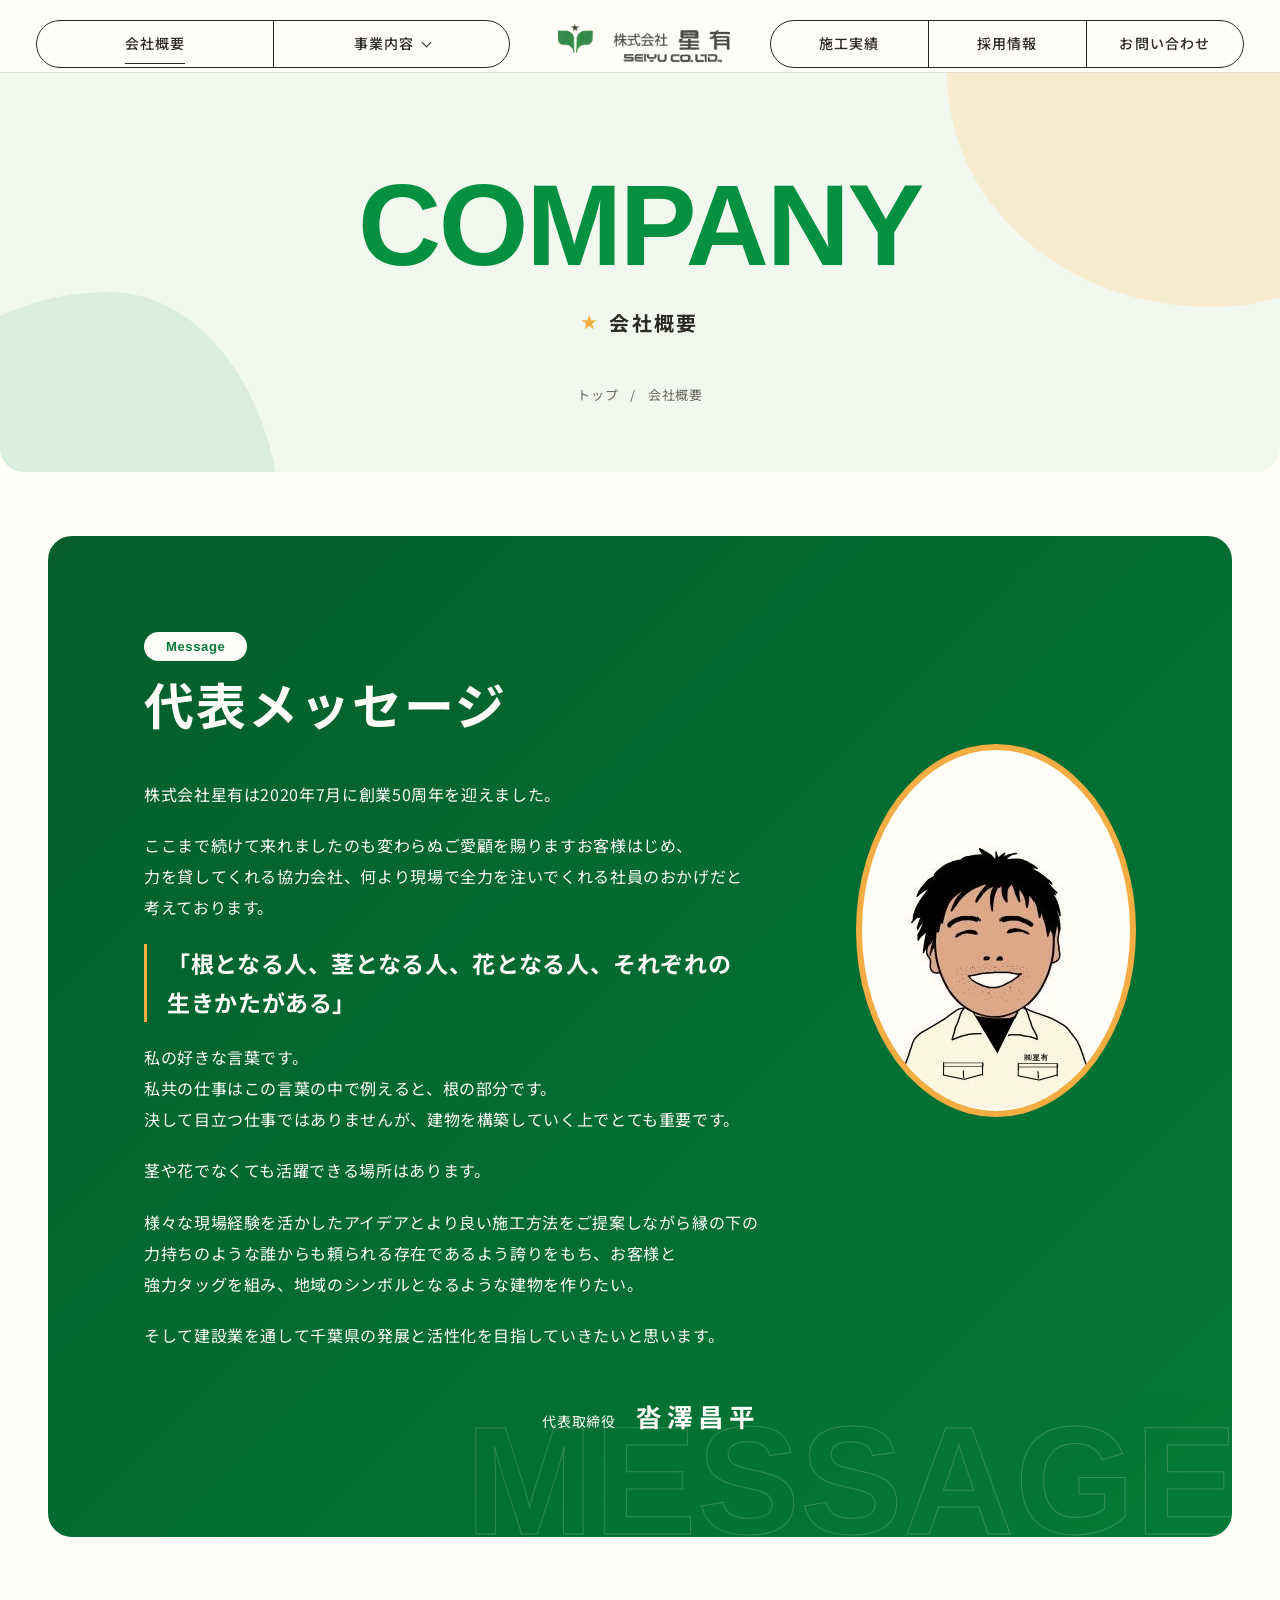
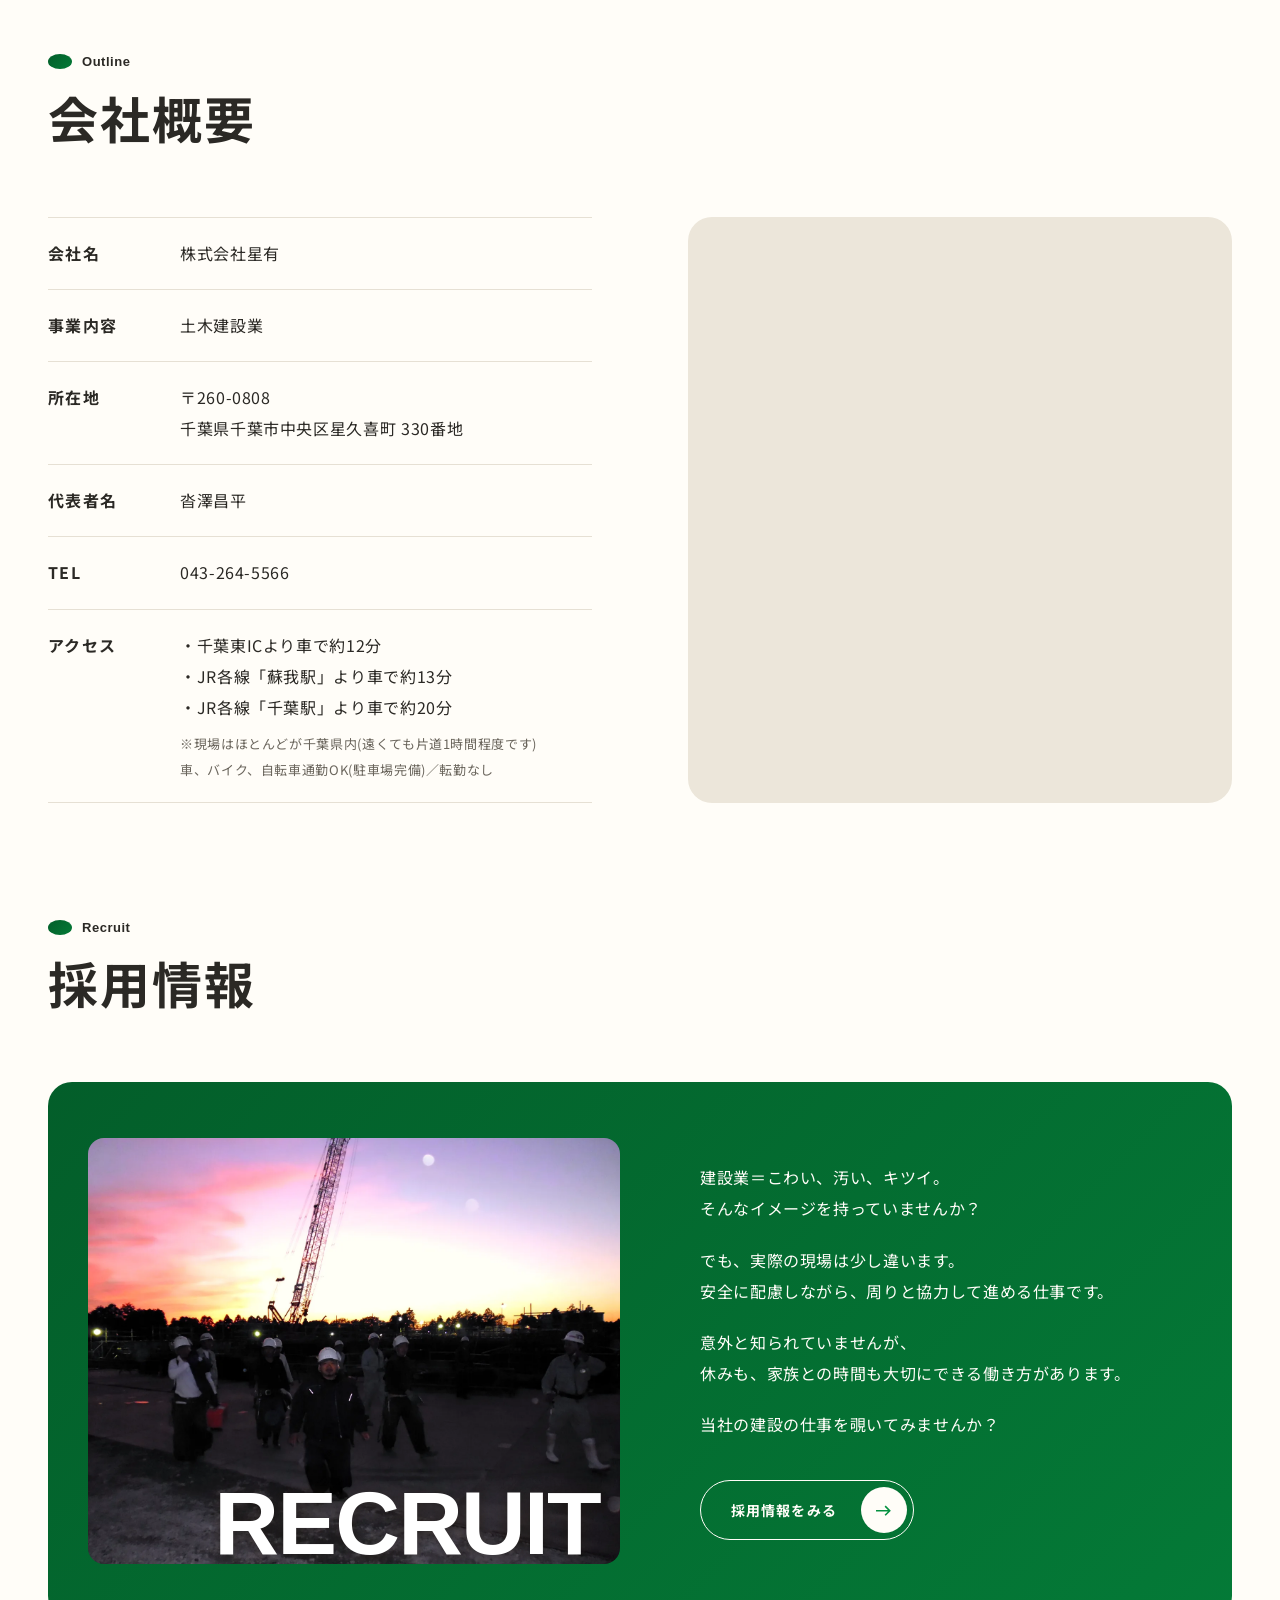
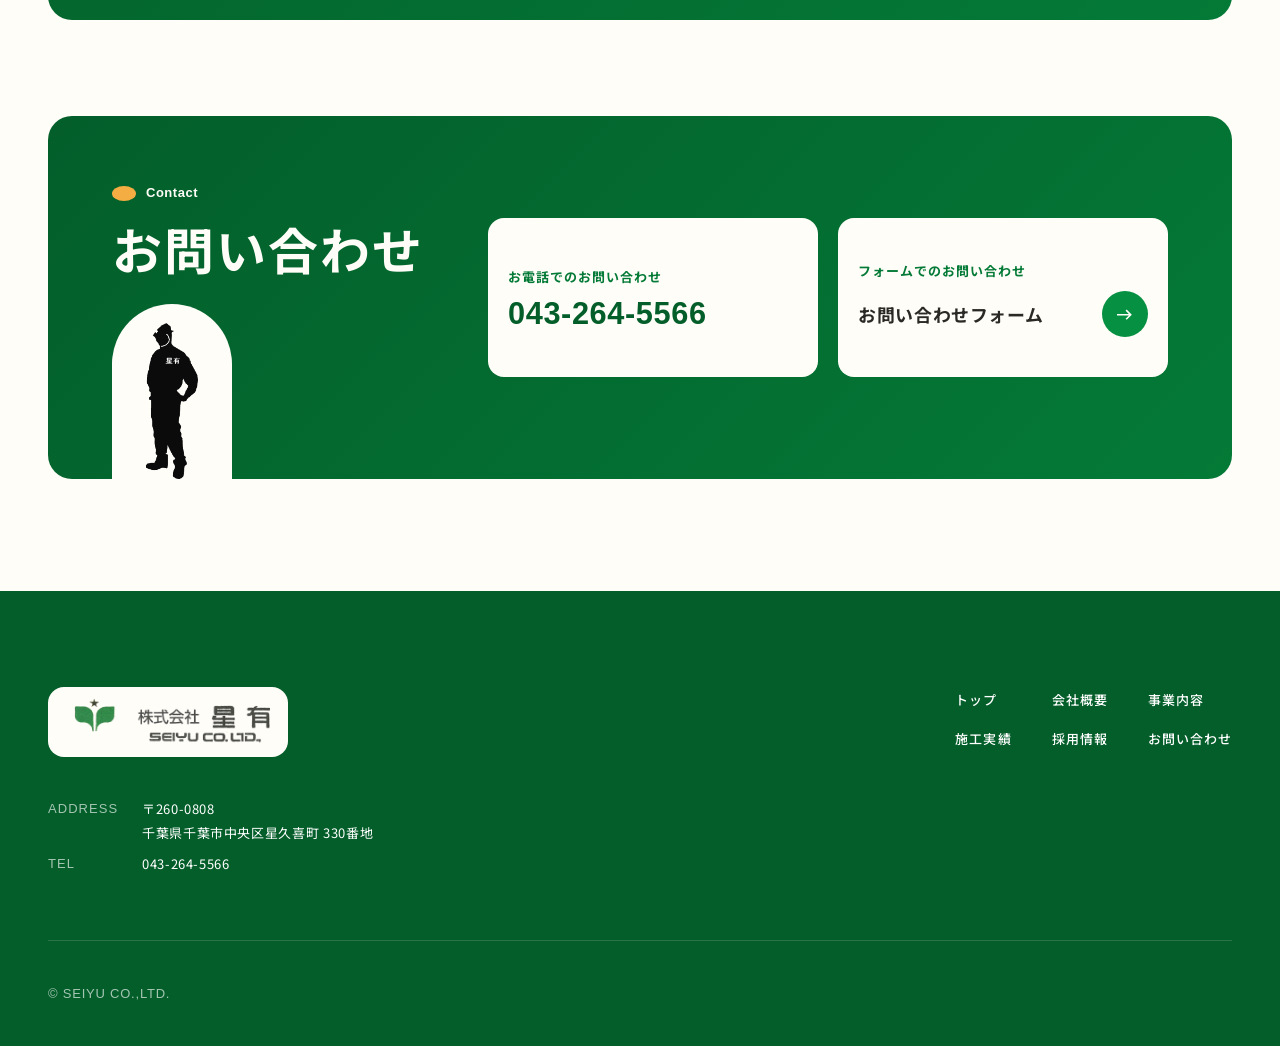
==== commit 1b9b45c2: "表示を更新（2026-11-13）" ====
--- a/company/index.html
+++ b/company/index.html
@@ -6,26 +6,26 @@
 <meta name="robots" content="noindex, nofollow">
 <meta name="generator" content="SPINOVA HP kit v1.0 master">
 <title>会社概要｜株式会社星有</title>
-<meta name="description" content="〔このページの説明を1文で〕">
+<meta name="description" content="株式会社星有の代表メッセージと会社概要です。">
 <meta property="og:type" content="article">
 <meta property="og:site_name" content="株式会社星有">
 <meta property="og:title" content="会社概要｜株式会社星有">
-<meta property="og:description" content="〔このページの説明を1文で〕">
+<meta property="og:description" content="株式会社星有の代表メッセージと会社概要です。">
 <meta property="og:url" content="https://example-hp.pages.dev/company/">
-<meta property="og:image" content="https://example-hp.pages.dev/assets/ogp.jpg?v=20261112a">
+<meta property="og:image" content="https://example-hp.pages.dev/assets/ogp.jpg?v=20261112b">
 <meta property="og:image:width" content="1200">
 <meta property="og:image:height" content="630">
 <meta name="twitter:card" content="summary_large_image">
-<meta name="twitter:image" content="https://example-hp.pages.dev/assets/ogp.jpg?v=20261112a">
+<meta name="twitter:image" content="https://example-hp.pages.dev/assets/ogp.jpg?v=20261112b">
 <link rel="preconnect" href="https://fonts.googleapis.com">
 <link rel="preconnect" href="https://fonts.gstatic.com" crossorigin>
 <link href="https://fonts.googleapis.com/css2?family=Noto+Sans+JP:wght@400;500;700&display=swap" rel="stylesheet">
-<link rel="icon" href="../assets/favicon.ico?v=20261112203325" sizes="any">
-<link rel="icon" href="../assets/favicon-32.png?v=20261112203325" type="image/png" sizes="32x32">
-<link rel="apple-touch-icon" href="../assets/apple-touch-icon.png?v=20261112203325">
-<link rel="stylesheet" href="../tokens.css?v=20261112203325">
-<link rel="stylesheet" href="../base.css?v=20261112203325">
-<link rel="stylesheet" href="../style.css?v=20261112203325">
+<link rel="icon" href="../assets/favicon.ico?v=20261113111701" sizes="any">
+<link rel="icon" href="../assets/favicon-32.png?v=20261113111701" type="image/png" sizes="32x32">
+<link rel="apple-touch-icon" href="../assets/apple-touch-icon.png?v=20261113111701">
+<link rel="stylesheet" href="../tokens.css?v=20261113111701">
+<link rel="stylesheet" href="../base.css?v=20261113111701">
+<link rel="stylesheet" href="../style.css?v=20261113111701">
 </head>
 <body class="is-sub is-sub--company">
 
@@ -44,8 +44,8 @@
     </ul>
   </nav>
   <a class="logo" href="../" aria-label="株式会社星有 トップへ">
-    <img class="logo__w" src="../assets/logo.png?v=20261112203325" alt="" width="909" height="208">
-    <img class="logo__c" src="../assets/logo.png?v=20261112203325" alt="" width="909" height="208">
+    <img class="logo__w" src="../assets/logo.png?v=20261113111701" alt="" width="909" height="208">
+    <img class="logo__c" src="../assets/logo.png?v=20261113111701" alt="" width="909" height="208">
   </a>
   <nav class="nav nav--r" aria-label="メインメニュー（右）">
     <ul class="nav__list">
@@ -88,16 +88,45 @@
     </div>
   </section>
 
-  <section class="sec">
+    <section class="sec msg">
     <div class="wrap">
-            <dl class="info rv">
-        <dt>会社名</dt><dd data-todo>サンプル工業株式会社</dd>
-        <dt>代表者</dt><dd data-todo>代表取締役　〇〇 〇〇</dd>
-        <dt>所在地</dt><dd data-todo><span class="nb">〒000-0000</span><br>〇〇県〇〇市〇〇町0-0-0</dd>
-        <dt>電話番号</dt><dd data-todo><a class="nb" href="tel:0000000000">00-0000-0000</a></dd>
-        <dt>設立</dt><dd data-todo>〇〇〇〇年〇月</dd>
-        <dt>事業内容</dt><dd data-todo>〔シートのとおり〕</dd>
+      <div class="msg__box rv">
+        <div class="msg__txt">
+          <div class="hd">
+            <p class="hd__tag" aria-hidden="true">Message</p>
+            <h2 class="hd__ja">代表メッセージ</h2>
+          </div>
+          <div class="txt">
+            <p>株式会社星有は2020年7月に<wbr>創業50周年を<wbr>迎えました。</p>
+            <p>ここまで<wbr>続けて<wbr>来れましたのも<wbr>変わらぬご愛顧を<wbr>賜りますお客様はじめ、<br>力を<wbr>貸してくれる<wbr>協力会社、<wbr>何より<wbr>現場で<wbr>全力を<wbr>注いでくれる<wbr>社員のおかげだと<wbr>考えております。</p>
+            <p class="msg__quote">「根となる<wbr>人、<wbr>茎となる<wbr>人、<wbr>花となる<wbr>人、<wbr>それぞれの<wbr>生きかたがある」</p>
+            <p>私の<wbr>好きな<wbr>言葉です。<br>私共の<wbr>仕事はこの<wbr>言葉の<wbr>中で<wbr>例えると、<wbr>根の<wbr>部分です。<br>決して<wbr>目立つ仕事ではありませんが、<wbr>建物を<wbr>構築していく<wbr>上でとても<wbr>重要です。</p>
+            <p>茎や<wbr>花でなくても<wbr>活躍できる<wbr>場所はあります。</p>
+            <p>様々な現場経験を<wbr>活かした<wbr>アイデアとより<wbr>良い施工方法を<wbr>ご提案しながら<wbr>縁の<wbr>下の<wbr>力持ちのような<wbr>誰からも<wbr>頼られる<wbr>存在であるよう<wbr>誇りをもち、<wbr>お客様と<wbr>強力タッグを<wbr>組み、<wbr>地域の<wbr>シンボルとなるような<wbr>建物を<wbr>作りたい。</p>
+            <p>そして<wbr>建設業を<wbr>通して<wbr>千葉県の<wbr>発展と<wbr>活性化を<wbr>目指していきたいと<wbr>思います。</p>
+          </div>
+          <p class="msg__sign">代表取締役<span class="msg__name">沓澤昌平</span></p>
+        </div>
+        <figure class="msg__oval"><img src="../assets/president.webp?v=20261113111701" alt="代表取締役 沓澤昌平の似顔絵" width="200" height="267" loading="lazy"></figure>
+      </div>
+    </div>
+  </section>
+
+    <section class="sec outline">
+    <div class="wrap outline__in">
+      <div class="hd">
+        <p class="hd__en" aria-hidden="true">Outline</p>
+        <h2 class="hd__ja">会社概要</h2>
+      </div>
+      <dl class="info rv">
+        <dt>会社名</dt><dd>株式会社星有</dd>
+        <dt>事業内容</dt><dd>土木建設業</dd>
+        <dt>所在地</dt><dd><span class="nb">〒260-0808</span><br>千葉県千葉市中央区星久喜町 330番地</dd>
+        <dt>代表者名</dt><dd>沓澤昌平</dd>
+        <dt>TEL</dt><dd><a class="nb" href="tel:0432645566">043-264-5566</a></dd>
+        <dt>アクセス</dt><dd><ul class="dots"><li>千葉東ICより<wbr>車で<wbr>約12分</li><li>JR各線<wbr>「蘇我駅」より<wbr>車で<wbr>約13分</li><li>JR各線<wbr>「千葉駅」より<wbr>車で<wbr>約20分</li></ul><p class="note">※現場はほとんどが<wbr>千葉県内(遠くても<wbr>片道1時間程度です)<br>車、<wbr>バイク、<wbr>自転車通勤OK(駐車場完備)／転勤なし</p></dd>
       </dl>
+      <div class="map rv"><iframe src="https://www.google.com/maps?q=%E5%8D%83%E8%91%89%E7%9C%8C%E5%8D%83%E8%91%89%E5%B8%82%E4%B8%AD%E5%A4%AE%E5%8C%BA%E6%98%9F%E4%B9%85%E5%96%9C%E7%94%BA330&amp;output=embed" title="株式会社星有の地図" loading="lazy" referrerpolicy="no-referrer-when-downgrade"></iframe></div>
     </div>
   </section>
 
@@ -108,7 +137,7 @@
         <h2 class="hd__ja">採用情報</h2>
       </div>
       <div class="duo__card rv">
-        <div class="duo__photo"><img src="../assets/recruit.webp?v=20261112203325" alt="現場に並ぶ星有の社員" width="1600" height="1200" loading="lazy" data-todo><p class="duo__big" aria-hidden="true" data-on-photo>RECRUIT</p></div>
+        <div class="duo__photo"><img src="../assets/recruit.webp?v=20261113111701" alt="現場に並ぶ星有の社員" width="1600" height="1200" loading="lazy" data-todo><p class="duo__big" aria-hidden="true" data-on-photo>RECRUIT</p></div>
         <div class="duo__in">
           <div class="txt">
             <p>建設業＝こわい、<wbr>汚い、<wbr>キツイ。<br><span class="nb">そんなイメージを</span><wbr><span class="nb">持っていませんか？</span></p>
@@ -129,7 +158,7 @@
         <a class="duo__way" href="tel:0432645566"><span class="duo__way-label">お電話でのお問い合わせ</span><span class="duo__tel-num nb">043-264-5566</span></a>
         <a class="duo__way" href="../contact/"><span class="duo__way-label">フォームでのお問い合わせ</span><span class="duo__way-go"><span class="nb">お問い合わせフォーム</span><span class="btn__arw"><svg viewBox="0 0 14 10" aria-hidden="true"><path d="M0 5h12M8 1l4 4-4 4" fill="none" stroke="currentColor" stroke-width="1.4"/></svg></span></span></a>
       </div>
-      <img class="duo__il" src="../assets/il-worker.png?v=20261112203325" alt="" width="91" height="275" loading="lazy">
+      <img class="duo__il" src="../assets/il-worker.png?v=20261113111701" alt="" width="91" height="275" loading="lazy">
     </section>
   </div>
   
@@ -138,7 +167,7 @@
 <footer class="footer">
   <div class="wrap footer__top">
     <div class="footer__co">
-      <a class="footer__logo" href="../" aria-label="株式会社星有 トップへ"><img src="../assets/logo.png?v=20261112203325" alt="" width="909" height="208" loading="lazy"></a>
+      <a class="footer__logo" href="../" aria-label="株式会社星有 トップへ"><img src="../assets/logo.png?v=20261113111701" alt="" width="909" height="208" loading="lazy"></a>
       <dl class="footer__info">
         <dt>ADDRESS</dt><dd><span class="nb">〒260-0808</span><br>千葉県千葉市中央区<wbr>星久喜町 330番地</dd>
         <dt>TEL</dt><dd><a class="nb" href="tel:0432645566">043-264-5566</a></dd>
@@ -156,6 +185,6 @@
   <p class="wrap footer__copy">© SEIYU CO.,LTD.</p>
 </footer>
 
-<script src="../site.js?v=20261112203325"></script>
+<script src="../site.js?v=20261113111701"></script>
 </body>
 </html>
--- a/style.css
+++ b/style.css
@@ -42,9 +42,10 @@
 .drawer__sub { display: flex; flex-wrap: wrap; gap: 4px 16px; margin-top: var(--sp-1); font-size: var(--fs-small); }
 .drawer__sub a::before { content: "– "; }
 
-.fv { padding: var(--frame); height: 100svh; min-height: 600px; }
-.fv__frame { position: relative; height: 100%; overflow: hidden; border-radius: var(--radius); color: var(--c-on-photo); background: var(--c-sub-ink); animation: fv-open 1.4s var(--ease) both; }
-@keyframes fv-open { from { clip-path: inset(12% 18% round var(--radius)); } to { clip-path: inset(0 round var(--radius)); } }
+.fv { height: 100svh; min-height: 600px; }
+.fv__frame { position: relative; height: 100%; overflow: hidden; color: var(--c-on-photo); background: var(--c-sub-ink); animation: fv-open 1.4s var(--ease) both; }
+
+@keyframes fv-open { from { clip-path: inset(12% 18% round var(--radius)); } to { clip-path: inset(0 round 0); } }
 .fv__photo { position: absolute; inset: 0; }
 .fv__photo img { position: absolute; inset: 0; width: 100%; height: 100%; object-fit: cover; object-position: 70% center; opacity: 0; transform: scale(1.12); transition: opacity 1.6s ease, transform 7s linear; }
 .fv__photo img.is-on { opacity: 1; transform: scale(1); }
@@ -62,15 +63,12 @@
 @keyframes fv-rise { to { transform: none; } }
 .fv__lead { max-width: 30em; font-size: var(--fs-body); line-height: 2; text-shadow: 0 1px 12px var(--c-shade); opacity: 0; animation: fv-fade 0.8s var(--ease) 1.8s both; }
 @keyframes fv-fade { from { opacity: 0; transform: translateY(12px); } to { opacity: 1; transform: none; } }
-.fv__ui { position: absolute; right: var(--gutter); bottom: clamp(120px, 20vh, 220px); z-index: 2; display: grid; justify-items: end; gap: var(--sp-b); }
+.fv__ui { position: absolute; right: var(--gutter); bottom: clamp(160px, 26vh, 260px); z-index: 2; display: grid; justify-items: end; gap: var(--sp-b); }
 .fv__dots { display: flex; gap: 8px; }
 .fv__dots li { width: 40px; height: 3px; overflow: hidden; border-radius: 2px; background: var(--c-dark-ghost); }
 .fv__dots span { display: block; height: 100%; width: 100%; background: var(--c-on-photo); transform: scaleX(0); transform-origin: left; }
 .fv__dots li.is-on span { animation: fv-bar 4.5s linear both; }
 @keyframes fv-bar { to { transform: scaleX(1); } }
-.fv__scroll { position: relative; padding-bottom: 56px; writing-mode: vertical-rl; font-family: var(--ff-en); font-size: var(--fs-small); letter-spacing: 0.3em; }
-.fv__scroll::after { content: ""; position: absolute; left: 50%; bottom: 0; width: 1px; height: 48px; background: var(--c-on-photo); transform-origin: top; animation: fv-line 2s var(--ease) infinite; }
-@keyframes fv-line { 0% { transform: scaleY(0); } 50% { transform: scaleY(1); transform-origin: top; } 51% { transform-origin: bottom; } 100% { transform: scaleY(0); transform-origin: bottom; } }
 .fv__flow { position: absolute; left: 0; right: 0; bottom: -0.12em; z-index: 1; overflow: hidden; pointer-events: none; }
 .fv__flow-in { display: flex; width: max-content; animation: flow 36s linear infinite; }
 .fv__flow-in span { padding-right: 0.4em; font-family: var(--ff-en); font-weight: 700; font-size: clamp(72px, 13vw, 220px); line-height: 1; letter-spacing: -0.02em; white-space: nowrap; color: transparent; -webkit-text-stroke: 1px var(--c-on-photo); opacity: 0.85; }
@@ -143,6 +141,11 @@
   .media__item:nth-child(even) .media__img::before { inset: 8% 8% -8% -8%; }
   .media__img { width: 100%; }
   .media__il { display: block; width: 110px; }
+  
+  .media__item::after { top: 0; right: auto; transform: translateY(-50%); }
+  .media__item:nth-child(1)::after { left: 34%; }
+  .media__item:nth-child(2)::after { left: 52%; transform: translateY(-50%); }
+  .media__item:nth-child(3)::after { left: 70%; }
 }
 
 .works__in { display: grid; gap: var(--sp-g); }
@@ -197,3 +200,159 @@
 .footer__logo { padding: 12px 18px; border-radius: 16px; background: var(--c-base); }
 
 .contact__in { display: grid; gap: var(--sp-g); max-width: 760px; }
+
+@media (max-width: 599px) {
+  .fv__body::before { content: ""; position: absolute; inset: -40px -24px -32px; z-index: -1; background: linear-gradient(180deg, var(--c-shade-0), var(--c-shade) 30%, var(--c-shade) 75%, var(--c-shade-0)); }
+}
+.field__label .field__req { background: var(--c-sub-deep); }
+
+.sub-hero { position: relative; overflow: hidden; border-radius: 0 0 var(--radius) var(--radius); background: var(--c-pale); text-align: center; }
+.sub-hero::before, .sub-hero::after { content: ""; position: absolute; border-radius: 58% 42% 46% 54% / 52% 60% 40% 48%; animation: blob 12s ease-in-out infinite; pointer-events: none; }
+.sub-hero::before { right: -12vw; top: -14vw; width: 38vw; aspect-ratio: 1; background: var(--c-ph-2); opacity: 0.7; }
+.sub-hero::after { left: -10vw; bottom: -18vw; width: 32vw; aspect-ratio: 1; background: var(--c-sub-ghost-2); animation-direction: reverse; }
+.sub-hero__head { position: relative; z-index: 1; justify-items: center; }
+.sub-hero .ttl { justify-items: center; }
+.sub-hero .ttl__en { justify-content: center; font-family: var(--ff-en); font-weight: 700; font-size: clamp(44px, 9vw, 140px); letter-spacing: -0.02em; color: var(--c-sub); }
+.sub-hero .ttl__ja { font-size: clamp(16px, 1.6vw, 20px); font-weight: 700; letter-spacing: 0.12em; }
+.sub-hero .ttl__ja::before { width: 16px; height: 16px; background: var(--c-accent); clip-path: polygon(50% 0, 61% 35%, 98% 35%, 68% 57%, 79% 91%, 50% 70%, 21% 91%, 32% 57%, 2% 35%, 39% 35%); animation: fv-spin 6s linear infinite; }
+.sub-hero__lead { font-size: clamp(16px, 1.5vw, 20px); font-weight: 700; letter-spacing: 0.1em; color: var(--c-sub-deep); }
+.sub-hero .crumb { justify-content: center; }
+
+.split { overflow-x: clip; }
+.split--rev { background: var(--c-pale); }
+.split__in { display: grid; gap: var(--sp-g); align-items: center; }
+.split__txt { display: grid; gap: var(--sp-b); justify-items: start; }
+.split__txt .txt { max-width: 36em; }
+.split .hd__ja { font-size: clamp(26px, 3vw, 44px); }
+.split__photo { position: relative; justify-self: center; width: min(100%, 560px); aspect-ratio: 1 / 0.92; }
+.split__photo::before { content: ""; position: absolute; inset: 2% 4% 0 0; border: 1.5px dashed var(--c-sub); border-radius: 50%; opacity: 0.35; animation: fv-spin 60s linear infinite; }
+.oval { position: absolute; inset: 9% -1% 9% 3%; overflow: hidden; border-radius: 50%; background: var(--c-ph-1); transform: rotate(-24deg) scale(0.72); opacity: 0; transition: transform 1.4s var(--ease), opacity 0.9s ease; }
+.split__photo.is-on .oval { transform: rotate(-24deg); opacity: 1; }
+.oval img { position: absolute; left: -14%; top: -14%; width: 128%; height: 128%; max-width: none; object-fit: cover; transform: rotate(24deg); }
+.split__il { position: absolute; right: -2%; bottom: -12%; width: clamp(60px, 7vw, 96px); animation: sway 4s ease-in-out infinite; transform-origin: 50% 100%; }
+@keyframes sway { 0%, 100% { transform: rotate(-3deg); } 50% { transform: rotate(3deg); } }
+@media (min-width: 960px) {
+  .split__in { grid-template-columns: 1fr 1fr; column-gap: var(--sp-s); }
+  .split--rev .split__photo { order: -1; }
+  .split--rev .oval { transform: rotate(24deg) scale(0.72); }
+  .split--rev .split__photo.is-on .oval { transform: rotate(24deg); }
+  .split--rev .oval img { transform: rotate(-24deg); }
+}
+
+.points__list { display: grid; gap: var(--sp-p); margin-top: var(--sp-g); }
+.points__item { display: grid; gap: var(--sp-p); align-content: start; justify-items: start; padding: var(--sp-b) var(--sp-p); border-radius: var(--radius); background: var(--c-pale); }
+.points__icon { display: grid; place-items: center; width: 80px; aspect-ratio: 1; border-radius: 50%; background: var(--c-base); color: var(--c-sub); }
+.points__icon svg { width: 42px; fill: none; stroke: currentColor; stroke-width: 2; stroke-linecap: round; stroke-linejoin: round; }
+.points__icon svg > * { stroke-dasharray: 160; stroke-dashoffset: 160; transition: stroke-dashoffset 1.8s var(--ease) 0.3s; }
+.points__item.is-on .points__icon svg > * { stroke-dashoffset: 0; }
+.points__ttl { display: flex; flex-wrap: wrap; align-items: center; gap: 10px 14px; font-size: clamp(19px, 1.7vw, 23px); font-weight: 700; line-height: 1.5; color: var(--c-sub); }
+.points__no { padding: 1px 14px; border-radius: 999px; background: linear-gradient(135deg, var(--c-grad-a), var(--c-grad-b)); color: var(--c-base); font-family: var(--ff-en); font-size: var(--fs-small); }
+@media (min-width: 960px) { .points__list { grid-template-columns: repeat(3, minmax(0, 1fr)); gap: var(--sp-b); } .points__item { padding: var(--sp-b); } }
+
+.steps { width: calc(100% - var(--frame) * 2); margin-inline: auto; border-radius: var(--radius); background: linear-gradient(135deg, var(--c-grad-a), var(--c-grad-b)); color: var(--c-base); }
+.steps .hd__en::before { background: var(--c-accent); }
+.steps + .duo { padding-top: var(--sec-y); }
+.steps__list { display: grid; gap: var(--sp-p); margin-top: var(--sp-g); color: var(--c-ink); }
+.steps__item { position: relative; display: grid; grid-template-columns: 64px minmax(0, 1fr); gap: 10px; }
+.steps__no { display: grid; place-items: center; border-radius: 16px; background: var(--c-base); font-family: var(--ff-en); font-weight: 700; font-size: 26px; color: var(--c-sub); }
+.steps__body { display: grid; gap: 4px; padding: var(--sp-p); border-radius: 16px; background: var(--c-base); }
+.steps__ttl { font-size: clamp(17px, 1.4vw, 20px); font-weight: 700; line-height: 1.5; }
+.steps__list--flow { gap: var(--sp-b); width: min(100%, 960px); }
+.steps__list--flow .steps__item:not(:last-child)::after { content: ""; position: absolute; left: 25px; bottom: -22px; width: 14px; height: 10px; background: var(--c-base); clip-path: polygon(0 0, 100% 0, 50% 100%); }
+@media (min-width: 960px) {
+  .steps__item { grid-template-columns: 96px minmax(0, 1fr); gap: 14px; }
+  .steps__no { font-size: 34px; }
+  .steps__body { padding: var(--sp-p) var(--sp-b); }
+  .steps__list--flow .steps__item:not(:last-child)::after { left: 41px; }
+  .steps__list--grid { grid-template-columns: repeat(2, minmax(0, 1fr)); }
+}
+
+.band { position: relative; display: block; overflow: hidden; aspect-ratio: 4 / 3; border-radius: var(--radius); color: var(--c-on-photo); }
+.band__photo { position: absolute; inset: 0; background: var(--c-ph-1); }
+.band__photo img { width: 100%; height: 100%; object-fit: cover; transition: transform 1.2s var(--ease); }
+.band__photo::after { content: ""; position: absolute; inset: 0; background: linear-gradient(90deg, var(--c-shade), var(--c-shade-0) 80%), linear-gradient(0deg, var(--c-shade), var(--c-shade-0) 60%); }
+.band__txt { position: absolute; left: var(--sp-b); bottom: var(--sp-b); z-index: 1; display: grid; gap: var(--sp-1); justify-items: start; }
+.band__en { font-family: var(--ff-en); font-weight: 700; font-size: clamp(48px, 8vw, 120px); line-height: 0.9; letter-spacing: -0.02em; }
+.band__ja { font-weight: 700; letter-spacing: 0.12em; }
+.band__go { display: inline-flex; align-items: center; gap: 14px; margin-top: var(--sp-1); font-weight: 700; }
+.band__go .btn__arw { background: var(--c-base); color: var(--c-sub); }
+@media (hover: hover) { .band:hover .band__photo img { transform: scale(1.05); } .band:hover .btn__arw { transform: translateX(4px); } }
+@media (min-width: 960px) { .band { aspect-ratio: 16 / 6; } }
+
+.msg__box { position: relative; display: grid; gap: var(--sp-g); overflow: hidden; padding: var(--sp-g) var(--sp-p); border-radius: var(--radius); background: linear-gradient(135deg, var(--c-grad-a), var(--c-grad-b)); color: var(--c-base); }
+.msg__box::after { content: "MESSAGE"; position: absolute; right: -0.04em; bottom: -0.14em; font-family: var(--ff-en); font-weight: 700; font-size: clamp(72px, 12vw, 200px); line-height: 1; white-space: nowrap; color: transparent; -webkit-text-stroke: 1px var(--c-base); opacity: 0.18; pointer-events: none; }
+.msg__txt { position: relative; z-index: 1; display: grid; gap: var(--sp-b); }
+.msg .hd__tag { background: var(--c-base); color: var(--c-sub-deep); }
+.msg__quote { padding-left: var(--sp-p); border-left: 3px solid var(--c-accent); font-size: clamp(18px, 1.8vw, 24px); font-weight: 700; line-height: 1.7; }
+.msg__sign { justify-self: end; display: flex; align-items: baseline; gap: var(--sp-p); font-size: var(--fs-label); }
+.msg__name { font-size: clamp(22px, 2vw, 28px); font-weight: 700; letter-spacing: 0.2em; }
+.msg__oval { position: relative; z-index: 1; justify-self: center; display: grid; place-items: end center; width: 240px; aspect-ratio: 3 / 4; overflow: hidden; border: 6px solid var(--c-accent); border-radius: 50%; background: var(--c-base); }
+.msg__oval img { width: 200px; mix-blend-mode: multiply; }
+@media (min-width: 960px) {
+  .msg__box { grid-template-columns: minmax(0, 1fr) 280px; align-items: center; column-gap: var(--sp-s); padding: var(--sp-s); }
+  .msg__oval { width: 280px; align-self: start; position: sticky; top: calc(var(--header-h) + var(--sp-b)); }
+}
+
+.msg { padding-bottom: 0; }
+.outline__in { display: grid; gap: var(--sp-g); }
+.dots li::before { content: "・"; }
+.note { margin-top: var(--sp-1); font-size: var(--fs-small); color: var(--c-ink-soft); }
+.map { overflow: hidden; aspect-ratio: 4 / 3; border-radius: var(--radius); background: var(--c-ph-1); }
+.map iframe { display: block; width: 100%; height: 100%; border: 0; }
+@media (min-width: 960px) {
+  .outline__in { grid-template-columns: minmax(0, 1fr) minmax(0, 1fr); grid-template-areas: "hd hd" "info map"; column-gap: var(--sp-s); align-items: start; }
+  .outline__in > .hd { grid-area: hd; }
+  .outline__in > .info { grid-area: info; }
+  .outline__in > .map { grid-area: map; aspect-ratio: auto; height: 100%; min-height: 420px; }
+}
+
+.cards { display: grid; gap: var(--sp-b); }
+.cards__link { display: grid; grid-template-rows: auto 1fr; gap: var(--sp-p); height: 100%; padding: var(--sp-p); border-radius: var(--radius); background: var(--c-pale); transition: transform 0.5s var(--ease), box-shadow 0.5s var(--ease); }
+.cards__img { overflow: hidden; aspect-ratio: 4 / 3; border-radius: calc(var(--radius) - 8px); background: var(--c-ph-1); }
+.cards__img img { width: 100%; height: 100%; object-fit: cover; transition: transform 1s var(--ease); }
+.cards__txt { display: grid; gap: var(--sp-p); align-content: start; justify-items: start; padding: 0 var(--sp-1) var(--sp-1); }
+.cards__no { font-family: var(--ff-en); font-weight: 700; font-size: 56px; line-height: 1; color: transparent; -webkit-text-stroke: 1.5px var(--c-sub); }
+.cards__ttl { font-size: clamp(22px, 2vw, 28px); font-weight: 700; line-height: 1.4; letter-spacing: 0.06em; color: var(--c-sub); }
+.cards__more { display: inline-flex; align-items: center; gap: 14px; margin-top: var(--sp-1); font-size: var(--fs-label); font-weight: 700; color: var(--c-sub-deep); }
+.cards__more .btn__arw { background: linear-gradient(135deg, var(--c-grad-a), var(--c-grad-b)); }
+@media (hover: hover) { .cards__link:hover { transform: translateY(-6px); box-shadow: 0 16px 36px var(--c-sub-ghost-2); } .cards__link:hover .cards__img img { transform: scale(1.06); } .cards__link:hover .btn__arw { transform: translateX(4px); } }
+@media (min-width: 960px) { .cards { grid-template-columns: repeat(3, minmax(0, 1fr)); } }
+
+.gallery { display: grid; grid-template-columns: repeat(2, minmax(0, 1fr)); gap: var(--sp-b) var(--sp-p); }
+.gallery__btn { display: block; width: 100%; aspect-ratio: 4 / 3; padding: 0; overflow: hidden; border: 0; border-radius: 16px; background: var(--c-ph-1); cursor: zoom-in; }
+.gallery__btn img { width: 100%; height: 100%; object-fit: cover; transition: transform 0.8s var(--ease); }
+@media (hover: hover) { .gallery__btn:hover img { transform: scale(1.06); } }
+.gallery__name { margin-top: var(--sp-1); font-size: var(--fs-label); font-weight: 700; line-height: 1.6; }
+.lightbox { width: min(92vw, 1200px); max-width: none; padding: 0; overflow: visible; border: 0; background: transparent; }
+.lightbox::backdrop { background: var(--c-shade); }
+.lightbox img { display: block; width: 100%; height: auto; max-height: 84vh; object-fit: contain; border-radius: 16px; }
+.lightbox__close { position: absolute; top: -52px; right: 0; width: 44px; height: 44px; border: 0; border-radius: 50%; background: var(--c-base); cursor: pointer; }
+.lightbox__close::before, .lightbox__close::after { content: ""; position: absolute; left: 12px; top: 21px; width: 20px; height: 2px; background: var(--c-ink); }
+.lightbox__close::before { transform: rotate(45deg); }
+.lightbox__close::after { transform: rotate(-45deg); }
+@media (min-width: 960px) { .gallery { grid-template-columns: repeat(3, minmax(0, 1fr)); gap: var(--sp-g) var(--sp-b); } }
+
+.passion__in { display: grid; gap: var(--sp-g); }
+.passion__txt { display: grid; gap: var(--sp-g); }
+.passion__lead { font-size: clamp(26px, 3.4vw, 46px); font-weight: 700; line-height: 1.6; letter-spacing: 0.04em; color: var(--c-sub); }
+.passion__body { font-size: clamp(15px, 1.25vw, 18px); font-weight: 500; line-height: 2.1; }
+.passion__ils { display: flex; align-items: flex-end; justify-content: center; gap: var(--sp-b); }
+.passion__il { animation: sway 4s ease-in-out infinite; transform-origin: 50% 100%; }
+.passion__il--tobi { width: clamp(96px, 11vw, 160px); }
+.passion__il--worker { width: clamp(50px, 5.5vw, 76px); animation-delay: -2s; }
+@media (min-width: 960px) { .passion__in { grid-template-columns: minmax(0, 1fr) auto; align-items: end; column-gap: var(--sp-s); } }
+.entry { padding-top: 0; }
+.entry__in { display: grid; gap: var(--sp-p); }
+.entry__card { display: grid; gap: var(--sp-p); align-content: center; justify-items: start; padding: var(--sp-g) var(--sp-b); border-radius: var(--radius); }
+.entry__card--lp { background: linear-gradient(135deg, var(--c-grad-a), var(--c-grad-b)); color: var(--c-base); }
+.entry__card--more { background: var(--c-pale); }
+.entry__en { font-family: var(--ff-en); font-size: var(--fs-small); font-weight: 700; letter-spacing: 0.2em; color: var(--c-sub); }
+.entry__card--lp .entry__en { color: var(--c-accent); }
+.entry__ttl { margin-bottom: var(--sp-1); font-size: clamp(18px, 1.8vw, 24px); font-weight: 700; line-height: 1.7; }
+@media (min-width: 960px) { .entry__in { grid-template-columns: repeat(2, minmax(0, 1fr)); gap: var(--sp-b); } }
+
+.contact__form { padding: var(--sp-b) var(--sp-p); border-radius: var(--radius); background: var(--c-pale); }
+.field__opt { padding: 2px 8px; border-radius: 4px; background: var(--c-line); font-size: var(--fs-small); font-weight: 500; line-height: 1.6; }
+.contact__il { justify-self: center; width: 64px; }
+@media (min-width: 960px) { .contact__form { padding: var(--sp-g); } }
+.oval--top img { object-position: 50% 8%; }
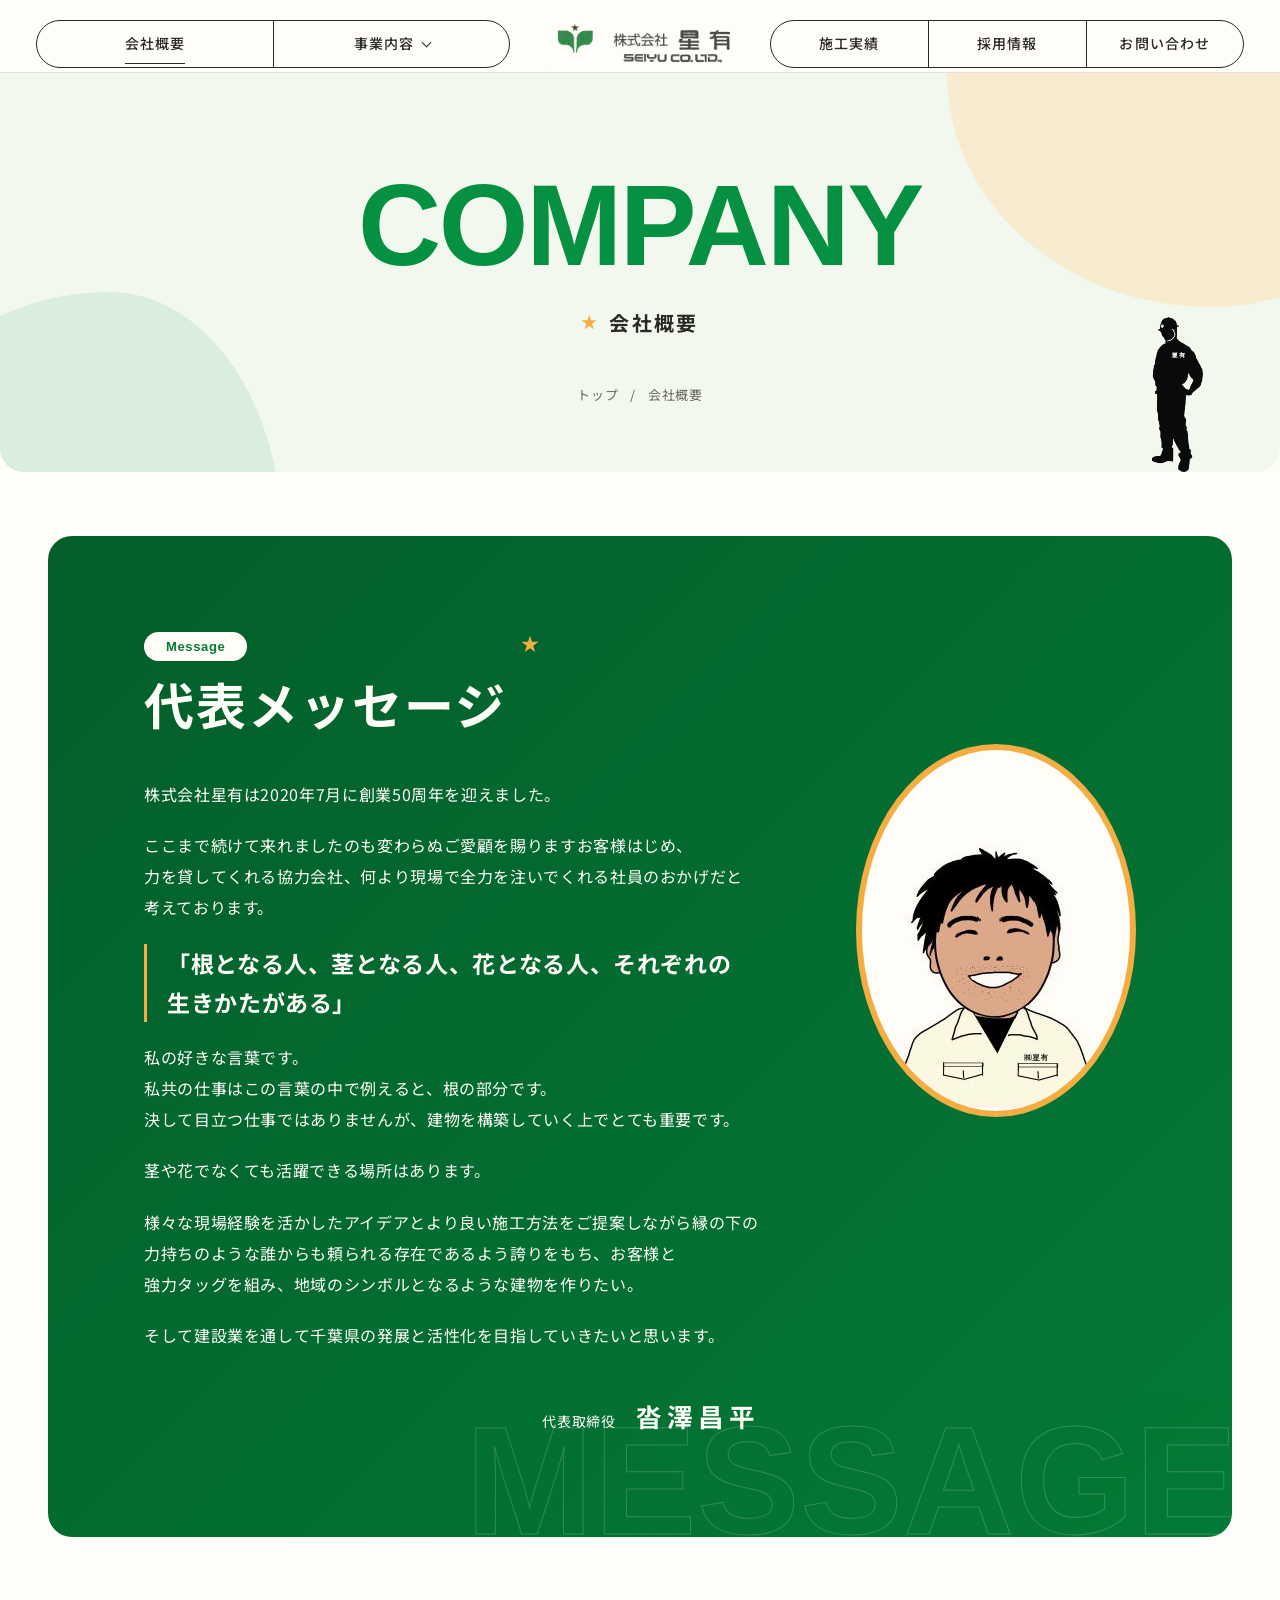
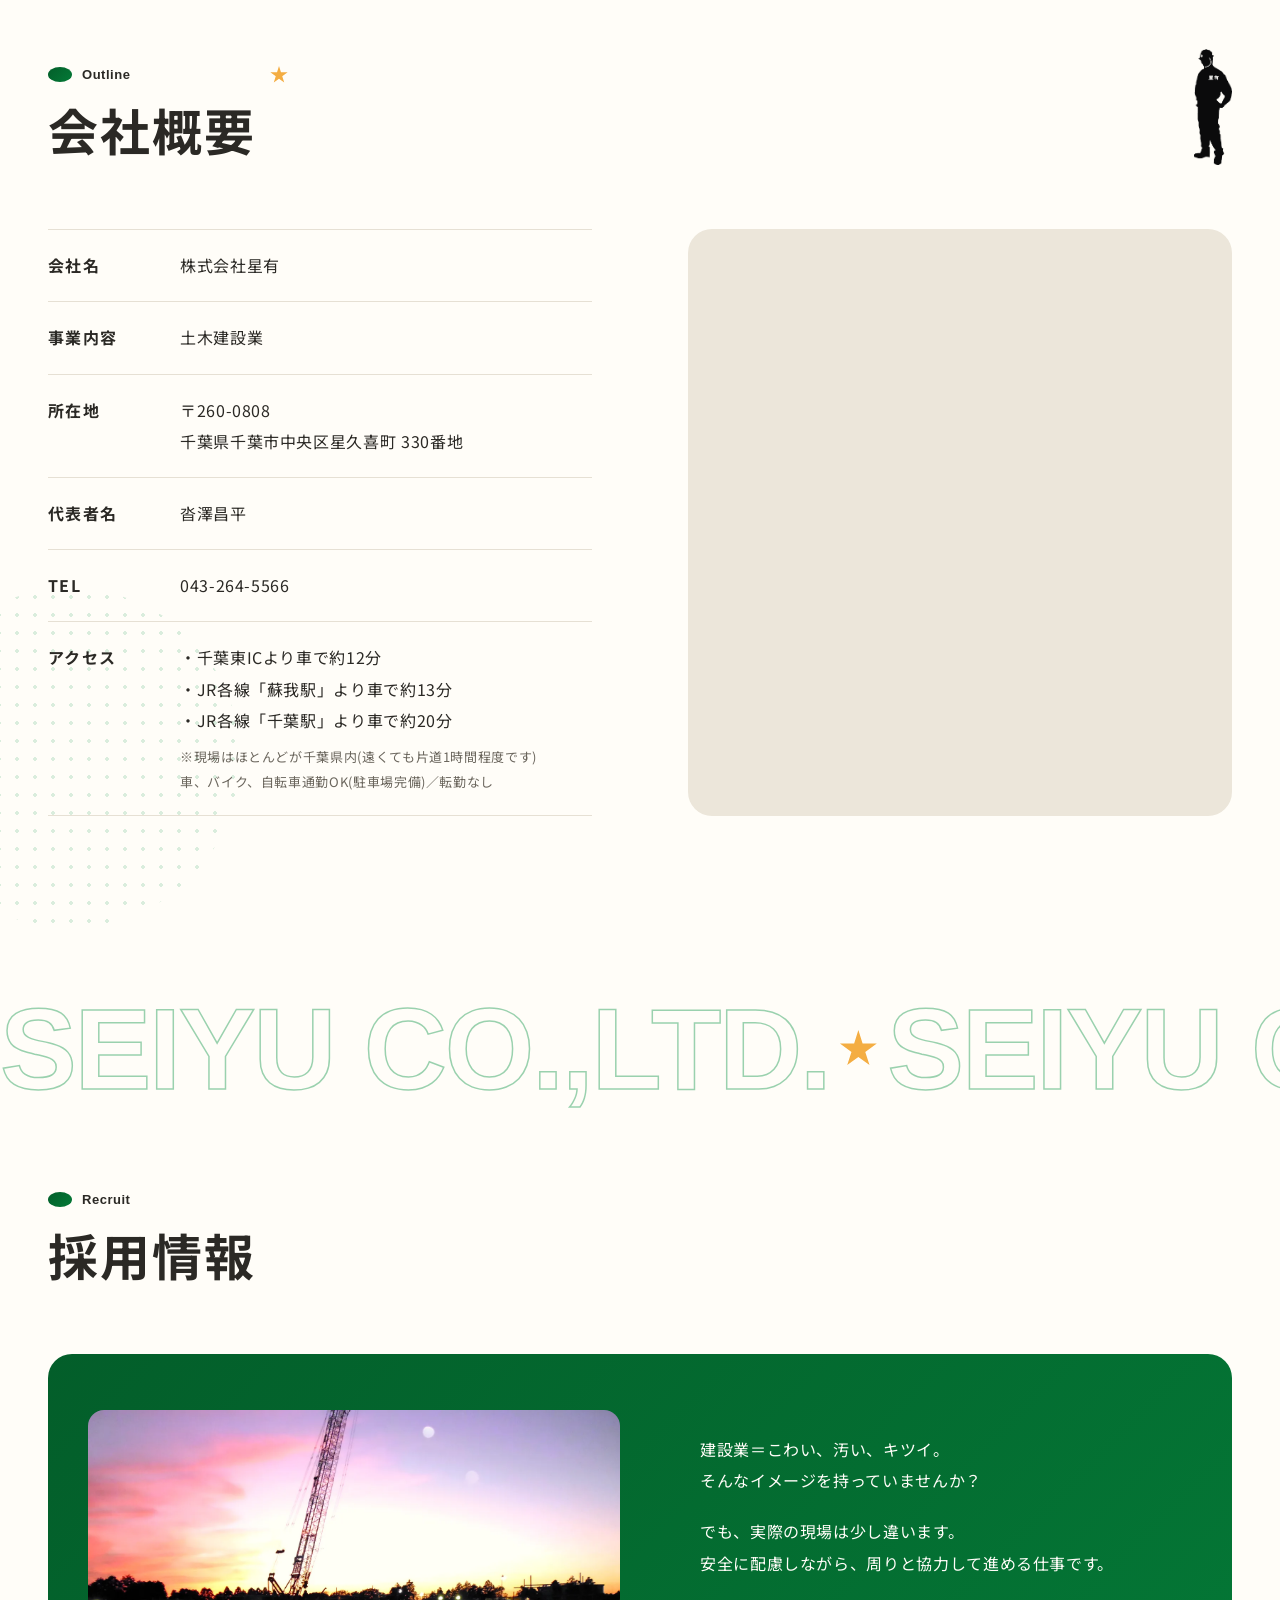
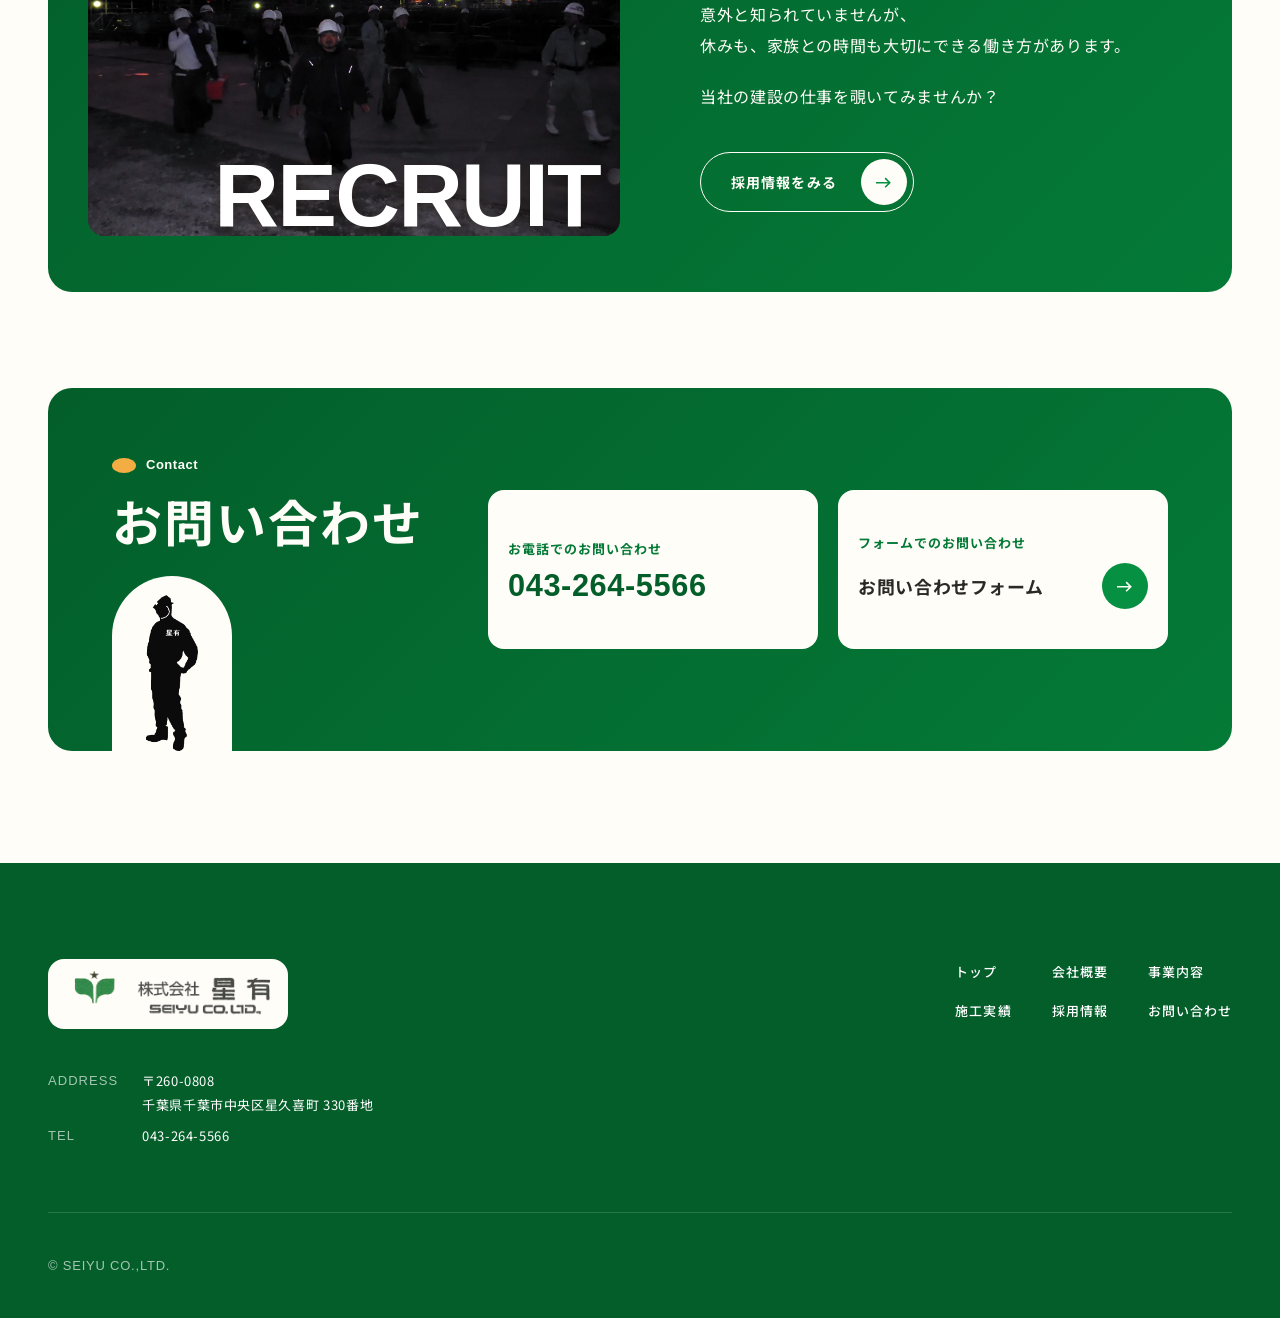
==== commit b6ffed2d: "表示を更新（2026-11-13）" ====
--- a/company/index.html
+++ b/company/index.html
@@ -20,12 +20,12 @@
 <link rel="preconnect" href="https://fonts.googleapis.com">
 <link rel="preconnect" href="https://fonts.gstatic.com" crossorigin>
 <link href="https://fonts.googleapis.com/css2?family=Noto+Sans+JP:wght@400;500;700&display=swap" rel="stylesheet">
-<link rel="icon" href="../assets/favicon.ico?v=20261113111701" sizes="any">
-<link rel="icon" href="../assets/favicon-32.png?v=20261113111701" type="image/png" sizes="32x32">
-<link rel="apple-touch-icon" href="../assets/apple-touch-icon.png?v=20261113111701">
-<link rel="stylesheet" href="../tokens.css?v=20261113111701">
-<link rel="stylesheet" href="../base.css?v=20261113111701">
-<link rel="stylesheet" href="../style.css?v=20261113111701">
+<link rel="icon" href="../assets/favicon.ico?v=20261113114801" sizes="any">
+<link rel="icon" href="../assets/favicon-32.png?v=20261113114801" type="image/png" sizes="32x32">
+<link rel="apple-touch-icon" href="../assets/apple-touch-icon.png?v=20261113114801">
+<link rel="stylesheet" href="../tokens.css?v=20261113114801">
+<link rel="stylesheet" href="../base.css?v=20261113114801">
+<link rel="stylesheet" href="../style.css?v=20261113114801">
 </head>
 <body class="is-sub is-sub--company">
 
@@ -44,13 +44,13 @@
     </ul>
   </nav>
   <a class="logo" href="../" aria-label="株式会社星有 トップへ">
-    <img class="logo__w" src="../assets/logo.png?v=20261113111701" alt="" width="909" height="208">
-    <img class="logo__c" src="../assets/logo.png?v=20261113111701" alt="" width="909" height="208">
+    <img class="logo__w" src="../assets/logo.png?v=20261113114801" alt="" width="909" height="208">
+    <img class="logo__c" src="../assets/logo.png?v=20261113114801" alt="" width="909" height="208">
   </a>
   <nav class="nav nav--r" aria-label="メインメニュー（右）">
     <ul class="nav__list">
       <li><a href="../works/">施工実績</a></li>
-      <li><a href="../recruit/">採用情報</a></li>
+      <li><a href="../#" data-todo>採用情報</a></li>
       <li><a href="../contact/">お問い合わせ</a></li>
     </ul>
   </nav>
@@ -71,7 +71,7 @@
       </ul>
     </li>
     <li style="--i:3"><a href="../works/"><span class="drawer__en" aria-hidden="true">Works</span><span class="drawer__ja">施工実績</span></a></li>
-    <li style="--i:4"><a href="../recruit/"><span class="drawer__en" aria-hidden="true">Recruit</span><span class="drawer__ja">採用情報</span></a></li>
+    <li style="--i:4"><a href="../#" data-todo><span class="drawer__en" aria-hidden="true">Recruit</span><span class="drawer__ja">採用情報</span></a></li>
     <li style="--i:5"><a href="../contact/"><span class="drawer__en" aria-hidden="true">Contact</span><span class="drawer__ja">お問い合わせ</span></a></li>
   </ul>
   <a class="drawer__tel" href="tel:0432645566" style="--i:6"><span class="drawer__tel-label">お電話でのお問い合わせ</span><span class="drawer__tel-num nb">043-264-5566</span></a>
@@ -86,6 +86,7 @@
       </div>
       <ol class="crumb"><li><a href="../">トップ</a></li><li>会社概要</li></ol>
     </div>
+      <img class="sub-hero__il" src="../assets/il-worker.png?v=20261113114801" alt="" width="91" height="275">
   </section>
 
     <section class="sec msg">
@@ -107,17 +108,17 @@
           </div>
           <p class="msg__sign">代表取締役<span class="msg__name">沓澤昌平</span></p>
         </div>
-        <figure class="msg__oval"><img src="../assets/president.webp?v=20261113111701" alt="代表取締役 沓澤昌平の似顔絵" width="200" height="267" loading="lazy"></figure>
+        <figure class="msg__oval"><img src="../assets/president.webp?v=20261113114801" alt="代表取締役 沓澤昌平の似顔絵" width="200" height="267" loading="lazy"></figure>
       </div>
     </div>
   </section>
 
     <section class="sec outline">
     <div class="wrap outline__in">
-      <div class="hd">
+      <div class="hd-row"><div class="hd">
         <p class="hd__en" aria-hidden="true">Outline</p>
         <h2 class="hd__ja">会社概要</h2>
-      </div>
+      </div><img class="hd-row__il" src="../assets/il-worker.png?v=20261113114801" alt="" width="91" height="275" loading="lazy"></div>
       <dl class="info rv">
         <dt>会社名</dt><dd>株式会社星有</dd>
         <dt>事業内容</dt><dd>土木建設業</dd>
@@ -130,6 +131,8 @@
     </div>
   </section>
 
+  <div class="loop" aria-hidden="true"><div class="loop__in"><span>SEIYU CO.,LTD.</span><i class="loop__star"></i><span>SEIYU CO.,LTD.</span><i class="loop__star"></i><span>SEIYU CO.,LTD.</span><i class="loop__star"></i><span>SEIYU CO.,LTD.</span><i class="loop__star"></i></div></div>
+
     <div class="duo" id="recruit">
     <section class="duo__item duo__item--recruit">
       <div class="hd">
@@ -137,7 +140,7 @@
         <h2 class="hd__ja">採用情報</h2>
       </div>
       <div class="duo__card rv">
-        <div class="duo__photo"><img src="../assets/recruit.webp?v=20261113111701" alt="現場に並ぶ星有の社員" width="1600" height="1200" loading="lazy" data-todo><p class="duo__big" aria-hidden="true" data-on-photo>RECRUIT</p></div>
+        <div class="duo__photo"><img src="../assets/recruit.webp?v=20261113114801" alt="現場に並ぶ星有の社員" width="1600" height="1200" loading="lazy" data-todo><p class="duo__big" aria-hidden="true" data-on-photo>RECRUIT</p></div>
         <div class="duo__in">
           <div class="txt">
             <p>建設業＝こわい、<wbr>汚い、<wbr>キツイ。<br><span class="nb">そんなイメージを</span><wbr><span class="nb">持っていませんか？</span></p>
@@ -145,7 +148,7 @@
             <p>意外と<wbr>知られていませんが、<br>休みも、<wbr>家族との<wbr>時間も<wbr>大切に<wbr>できる<wbr>働き方が<wbr>あります。</p>
             <p>当社の<wbr>建設の<wbr>仕事を<wbr>覗いてみませんか？</p>
           </div>
-          <a class="btn btn--w" href="../recruit/">採用情報をみる<span class="btn__arw"><svg viewBox="0 0 14 10" aria-hidden="true"><path d="M0 5h12M8 1l4 4-4 4" fill="none" stroke="currentColor" stroke-width="1.4"/></svg></span></a>
+          <a class="btn btn--w" href="../#" data-todo>採用情報をみる<span class="btn__arw"><svg viewBox="0 0 14 10" aria-hidden="true"><path d="M0 5h12M8 1l4 4-4 4" fill="none" stroke="currentColor" stroke-width="1.4"/></svg></span></a>
         </div>
       </div>
     </section>
@@ -158,7 +161,7 @@
         <a class="duo__way" href="tel:0432645566"><span class="duo__way-label">お電話でのお問い合わせ</span><span class="duo__tel-num nb">043-264-5566</span></a>
         <a class="duo__way" href="../contact/"><span class="duo__way-label">フォームでのお問い合わせ</span><span class="duo__way-go"><span class="nb">お問い合わせフォーム</span><span class="btn__arw"><svg viewBox="0 0 14 10" aria-hidden="true"><path d="M0 5h12M8 1l4 4-4 4" fill="none" stroke="currentColor" stroke-width="1.4"/></svg></span></span></a>
       </div>
-      <img class="duo__il" src="../assets/il-worker.png?v=20261113111701" alt="" width="91" height="275" loading="lazy">
+      <img class="duo__il" src="../assets/il-worker.png?v=20261113114801" alt="" width="91" height="275" loading="lazy">
     </section>
   </div>
   
@@ -167,7 +170,7 @@
 <footer class="footer">
   <div class="wrap footer__top">
     <div class="footer__co">
-      <a class="footer__logo" href="../" aria-label="株式会社星有 トップへ"><img src="../assets/logo.png?v=20261113111701" alt="" width="909" height="208" loading="lazy"></a>
+      <a class="footer__logo" href="../" aria-label="株式会社星有 トップへ"><img src="../assets/logo.png?v=20261113114801" alt="" width="909" height="208" loading="lazy"></a>
       <dl class="footer__info">
         <dt>ADDRESS</dt><dd><span class="nb">〒260-0808</span><br>千葉県千葉市中央区<wbr>星久喜町 330番地</dd>
         <dt>TEL</dt><dd><a class="nb" href="tel:0432645566">043-264-5566</a></dd>
@@ -178,13 +181,13 @@
       <li><a href="../company/">会社概要</a></li>
       <li><a href="../service/">事業内容</a></li>
       <li><a href="../works/">施工実績</a></li>
-      <li><a href="../recruit/">採用情報</a></li>
+      <li><a href="../#" data-todo>採用情報</a></li>
       <li><a href="../contact/">お問い合わせ</a></li>
     </ul>
   </div>
   <p class="wrap footer__copy">© SEIYU CO.,LTD.</p>
 </footer>
 
-<script src="../site.js?v=20261113111701"></script>
+<script src="../site.js?v=20261113114801"></script>
 </body>
 </html>
--- a/style.css
+++ b/style.css
@@ -249,7 +249,7 @@
 .points__no { padding: 1px 14px; border-radius: 999px; background: linear-gradient(135deg, var(--c-grad-a), var(--c-grad-b)); color: var(--c-base); font-family: var(--ff-en); font-size: var(--fs-small); }
 @media (min-width: 960px) { .points__list { grid-template-columns: repeat(3, minmax(0, 1fr)); gap: var(--sp-b); } .points__item { padding: var(--sp-b); } }
 
-.steps { width: calc(100% - var(--frame) * 2); margin-inline: auto; border-radius: var(--radius); background: linear-gradient(135deg, var(--c-grad-a), var(--c-grad-b)); color: var(--c-base); }
+.steps { overflow: hidden; width: calc(100% - var(--frame) * 2); margin-inline: auto; padding-block: var(--sp-s); border-radius: var(--radius); background: linear-gradient(135deg, var(--c-grad-a), var(--c-grad-b)); color: var(--c-base); }
 .steps .hd__en::before { background: var(--c-accent); }
 .steps + .duo { padding-top: var(--sec-y); }
 .steps__list { display: grid; gap: var(--sp-p); margin-top: var(--sp-g); color: var(--c-ink); }
@@ -257,13 +257,10 @@
 .steps__no { display: grid; place-items: center; border-radius: 16px; background: var(--c-base); font-family: var(--ff-en); font-weight: 700; font-size: 26px; color: var(--c-sub); }
 .steps__body { display: grid; gap: 4px; padding: var(--sp-p); border-radius: 16px; background: var(--c-base); }
 .steps__ttl { font-size: clamp(17px, 1.4vw, 20px); font-weight: 700; line-height: 1.5; }
-.steps__list--flow { gap: var(--sp-b); width: min(100%, 960px); }
-.steps__list--flow .steps__item:not(:last-child)::after { content: ""; position: absolute; left: 25px; bottom: -22px; width: 14px; height: 10px; background: var(--c-base); clip-path: polygon(0 0, 100% 0, 50% 100%); }
 @media (min-width: 960px) {
   .steps__item { grid-template-columns: 96px minmax(0, 1fr); gap: 14px; }
   .steps__no { font-size: 34px; }
   .steps__body { padding: var(--sp-p) var(--sp-b); }
-  .steps__list--flow .steps__item:not(:last-child)::after { left: 41px; }
   .steps__list--grid { grid-template-columns: repeat(2, minmax(0, 1fr)); }
 }
 
@@ -301,7 +298,7 @@
 .map iframe { display: block; width: 100%; height: 100%; border: 0; }
 @media (min-width: 960px) {
   .outline__in { grid-template-columns: minmax(0, 1fr) minmax(0, 1fr); grid-template-areas: "hd hd" "info map"; column-gap: var(--sp-s); align-items: start; }
-  .outline__in > .hd { grid-area: hd; }
+  .outline__in > .hd-row { grid-area: hd; }
   .outline__in > .info { grid-area: info; }
   .outline__in > .map { grid-area: map; aspect-ratio: auto; height: 100%; min-height: 420px; }
 }
@@ -332,27 +329,64 @@
 .lightbox__close::after { transform: rotate(-45deg); }
 @media (min-width: 960px) { .gallery { grid-template-columns: repeat(3, minmax(0, 1fr)); gap: var(--sp-g) var(--sp-b); } }
 
-.passion__in { display: grid; gap: var(--sp-g); }
-.passion__txt { display: grid; gap: var(--sp-g); }
-.passion__lead { font-size: clamp(26px, 3.4vw, 46px); font-weight: 700; line-height: 1.6; letter-spacing: 0.04em; color: var(--c-sub); }
-.passion__body { font-size: clamp(15px, 1.25vw, 18px); font-weight: 500; line-height: 2.1; }
-.passion__ils { display: flex; align-items: flex-end; justify-content: center; gap: var(--sp-b); }
-.passion__il { animation: sway 4s ease-in-out infinite; transform-origin: 50% 100%; }
-.passion__il--tobi { width: clamp(96px, 11vw, 160px); }
-.passion__il--worker { width: clamp(50px, 5.5vw, 76px); animation-delay: -2s; }
-@media (min-width: 960px) { .passion__in { grid-template-columns: minmax(0, 1fr) auto; align-items: end; column-gap: var(--sp-s); } }
-.entry { padding-top: 0; }
-.entry__in { display: grid; gap: var(--sp-p); }
-.entry__card { display: grid; gap: var(--sp-p); align-content: center; justify-items: start; padding: var(--sp-g) var(--sp-b); border-radius: var(--radius); }
-.entry__card--lp { background: linear-gradient(135deg, var(--c-grad-a), var(--c-grad-b)); color: var(--c-base); }
-.entry__card--more { background: var(--c-pale); }
-.entry__en { font-family: var(--ff-en); font-size: var(--fs-small); font-weight: 700; letter-spacing: 0.2em; color: var(--c-sub); }
-.entry__card--lp .entry__en { color: var(--c-accent); }
-.entry__ttl { margin-bottom: var(--sp-1); font-size: clamp(18px, 1.8vw, 24px); font-weight: 700; line-height: 1.7; }
-@media (min-width: 960px) { .entry__in { grid-template-columns: repeat(2, minmax(0, 1fr)); gap: var(--sp-b); } }
-
 .contact__form { padding: var(--sp-b) var(--sp-p); border-radius: var(--radius); background: var(--c-pale); }
 .field__opt { padding: 2px 8px; border-radius: 4px; background: var(--c-line); font-size: var(--fs-small); font-weight: 500; line-height: 1.6; }
 .contact__il { justify-self: center; width: 64px; }
 @media (min-width: 960px) { .contact__form { padding: var(--sp-g); } }
 .oval--top img { object-position: 50% 8%; }
+
+.steps > .wrap { position: relative; z-index: 1; }
+
+.steps::before { content: attr(data-en); position: absolute; right: -0.04em; top: -0.12em; font-family: var(--ff-en); font-weight: 700; font-size: clamp(80px, 15vw, 240px); line-height: 1; white-space: nowrap; color: transparent; -webkit-text-stroke: 1px var(--c-base); opacity: 0.16; pointer-events: none; }
+.steps::after { content: ""; position: absolute; left: -60px; bottom: -60px; width: 320px; aspect-ratio: 1; border-radius: 50%; background-image: radial-gradient(var(--c-dark-soft) 1.6px, transparent 1.8px); background-size: 18px 18px; opacity: 0.35; animation: fv-spin 80s linear infinite; pointer-events: none; }
+.steps .hd { position: relative; justify-self: start; }
+.steps .hd::after { content: ""; position: absolute; left: calc(100% + 18px); top: 8px; width: 28px; aspect-ratio: 1; background: var(--c-accent); clip-path: polygon(50% 0, 61% 35%, 98% 35%, 68% 57%, 79% 91%, 50% 70%, 21% 91%, 32% 57%, 2% 35%, 39% 35%); animation: fv-spin 6s linear infinite; }
+.flow { display: grid; gap: var(--sp-b); margin-top: var(--sp-g); color: var(--c-ink); }
+.flow__item { position: relative; display: grid; grid-template-columns: 64px minmax(0, 1fr); grid-template-areas: "icon no" "icon ttl" "icon txt"; column-gap: var(--sp-p); row-gap: 2px; align-items: start; padding: var(--sp-p); border-radius: 16px; background: var(--c-base); }
+.flow__no { grid-area: no; font-family: var(--ff-en); font-weight: 700; font-size: var(--fs-small); letter-spacing: 0.12em; color: var(--c-sub); }
+.flow__no::before { content: "STEP "; }
+.flow__icon { grid-area: icon; display: grid; place-items: center; width: 64px; aspect-ratio: 1; border-radius: 50%; background: var(--c-pale); color: var(--c-sub); }
+.flow__icon svg { width: 34px; fill: none; stroke: currentColor; stroke-width: 2; stroke-linecap: round; stroke-linejoin: round; }
+.flow__icon svg > * { stroke-dasharray: 160; stroke-dashoffset: 160; transition: stroke-dashoffset 1.6s var(--ease) 0.3s; }
+.flow__item.is-on .flow__icon svg > * { stroke-dashoffset: 0; }
+.flow__ttl { grid-area: ttl; font-size: clamp(17px, 1.4vw, 20px); font-weight: 700; line-height: 1.5; }
+.flow__txt { grid-area: txt; font-size: var(--fs-label); line-height: 1.8; }
+
+.flow__item:not(:last-child)::after { content: ""; position: absolute; left: 50%; bottom: -26px; width: 20px; height: 20px; border-radius: 50%; background: var(--c-accent); transform: translateX(-50%); clip-path: polygon(20% 30%, 80% 30%, 50% 75%); }
+@media (min-width: 960px) {
+  .flow { grid-template-columns: repeat(4, minmax(0, 1fr)); gap: var(--sp-b); }
+  .flow__item { grid-template-columns: 1fr; grid-template-areas: "no" "icon" "ttl" "txt"; align-content: start; justify-items: center; row-gap: var(--sp-p); padding: var(--sp-b) var(--sp-p); text-align: center; }
+  .flow__icon { width: 96px; }
+  .flow__icon svg { width: 48px; }
+  .flow__no { font-size: var(--fs-label); }
+  .flow__item:not(:last-child)::after { left: auto; right: -28px; top: 50%; bottom: auto; width: 24px; height: 24px; transform: translateY(-50%); clip-path: polygon(32% 18%, 78% 50%, 32% 82%); }
+}
+
+.sub-hero__il { position: absolute; right: max(var(--gutter), 6vw); bottom: 0; z-index: 1; width: clamp(34px, 4vw, 60px); animation: sway 4s ease-in-out infinite; transform-origin: 50% 100%; }
+.sub-hero__il--tobi { width: clamp(60px, 7vw, 110px); }
+@media (max-width: 599px) { .sub-hero__il { display: none; } }   
+
+.sub-hero ~ .sec:not(.steps) .hd { position: relative; justify-self: start; }
+.sub-hero ~ .sec:not(.steps) .hd::after { content: ""; position: absolute; left: calc(100% + 14px); top: 4px; width: 18px; aspect-ratio: 1; background: var(--c-accent); clip-path: polygon(50% 0, 61% 35%, 98% 35%, 68% 57%, 79% 91%, 50% 70%, 21% 91%, 32% 57%, 2% 35%, 39% 35%); animation: fv-spin 6s linear infinite; }
+
+.hd-row { display: flex; align-items: flex-end; justify-content: space-between; gap: var(--sp-b); }
+.hd-row__il { flex: none; width: clamp(48px, 6vw, 90px); animation: sway 4s ease-in-out infinite; transform-origin: 50% 100%; }
+img.hd-row__il[src*="il-worker"] { width: clamp(30px, 3vw, 44px); }
+
+.split > .wrap, .points > .wrap, .outline > .wrap, .msg > .wrap { position: relative; z-index: 1; }
+.split::before { content: ""; position: absolute; top: 6%; right: -10vw; width: min(48vw, 600px); aspect-ratio: 1; border-radius: 58% 42% 46% 54% / 52% 60% 40% 48%; background: linear-gradient(135deg, var(--c-ph-2), var(--c-sub-ghost-2)); opacity: 0.75; animation: blob 14s ease-in-out infinite; pointer-events: none; }
+.split--rev::before { right: auto; left: -10vw; background: linear-gradient(135deg, var(--c-base), var(--c-ph-2)); }
+
+.points, .outline { overflow-x: clip; }
+.points::before, .outline::before { content: ""; position: absolute; width: 340px; aspect-ratio: 1; border-radius: 50%; background-image: radial-gradient(var(--c-sub) 1.6px, transparent 1.8px); background-size: 18px 18px; opacity: 0.14; animation: fv-spin 90s linear infinite; pointer-events: none; }
+.points::before { right: -80px; top: 40px; }
+.outline::before { left: -100px; bottom: 0; }
+
+.loop { overflow: hidden; padding-block: var(--sp-g) var(--sp-b); }
+.loop__in { display: flex; align-items: center; width: max-content; animation: flow 40s linear infinite; }
+.loop__in span { font-family: var(--ff-en); font-weight: 700; font-size: clamp(56px, 9vw, 150px); line-height: 1; letter-spacing: -0.02em; white-space: nowrap; color: transparent; -webkit-text-stroke: 1.5px var(--c-sub); opacity: 0.4; }
+.loop__star { flex: none; width: clamp(24px, 3vw, 48px); aspect-ratio: 1; margin-inline: 0.6em; background: var(--c-accent); clip-path: polygon(50% 0, 61% 35%, 98% 35%, 68% 57%, 79% 91%, 50% 70%, 21% 91%, 32% 57%, 2% 35%, 39% 35%); }
+.loop + .duo { padding-top: var(--sp-b); }
+
+.gallery { position: relative; }
+.gallery::before { content: ""; position: absolute; left: -12vw; top: 30%; z-index: -1; width: min(40vw, 480px); aspect-ratio: 1; border-radius: 58% 42% 46% 54% / 52% 60% 40% 48%; background: var(--c-sub-ghost-2); animation: blob 14s ease-in-out infinite; pointer-events: none; }
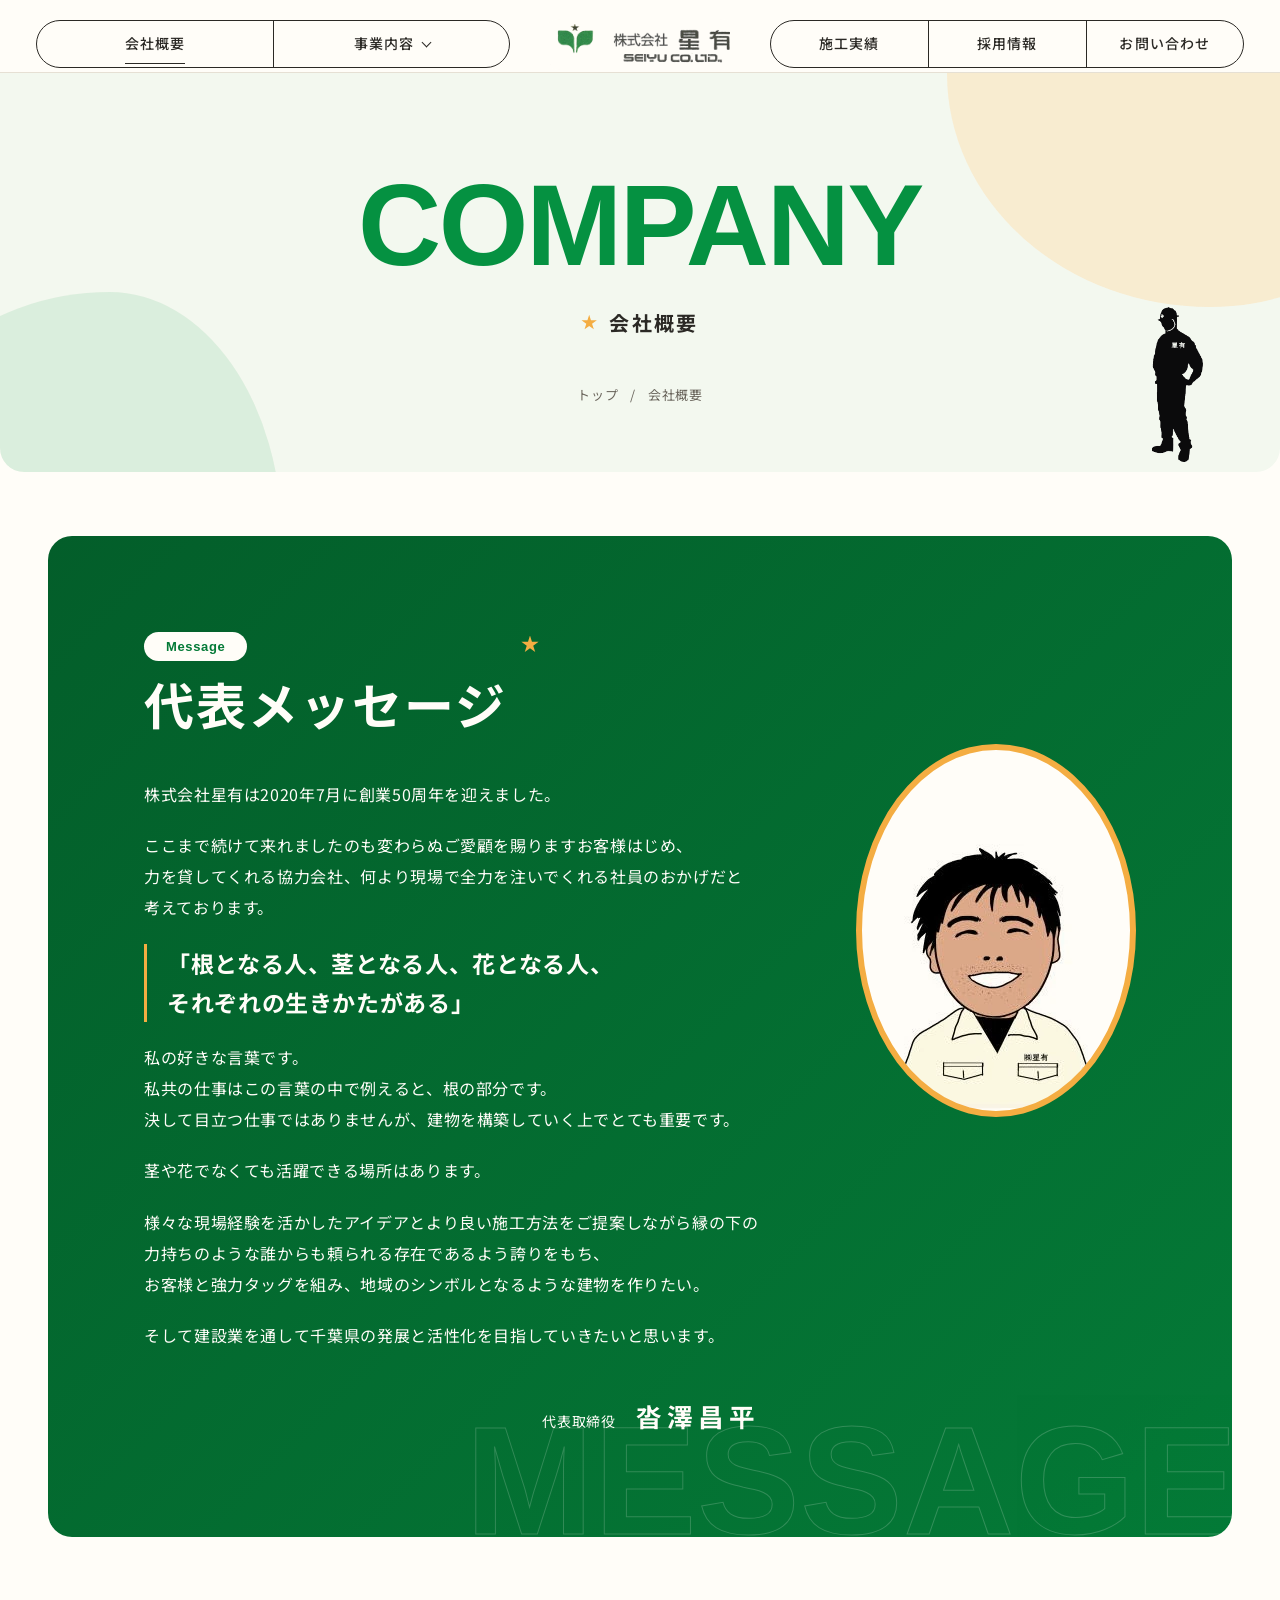
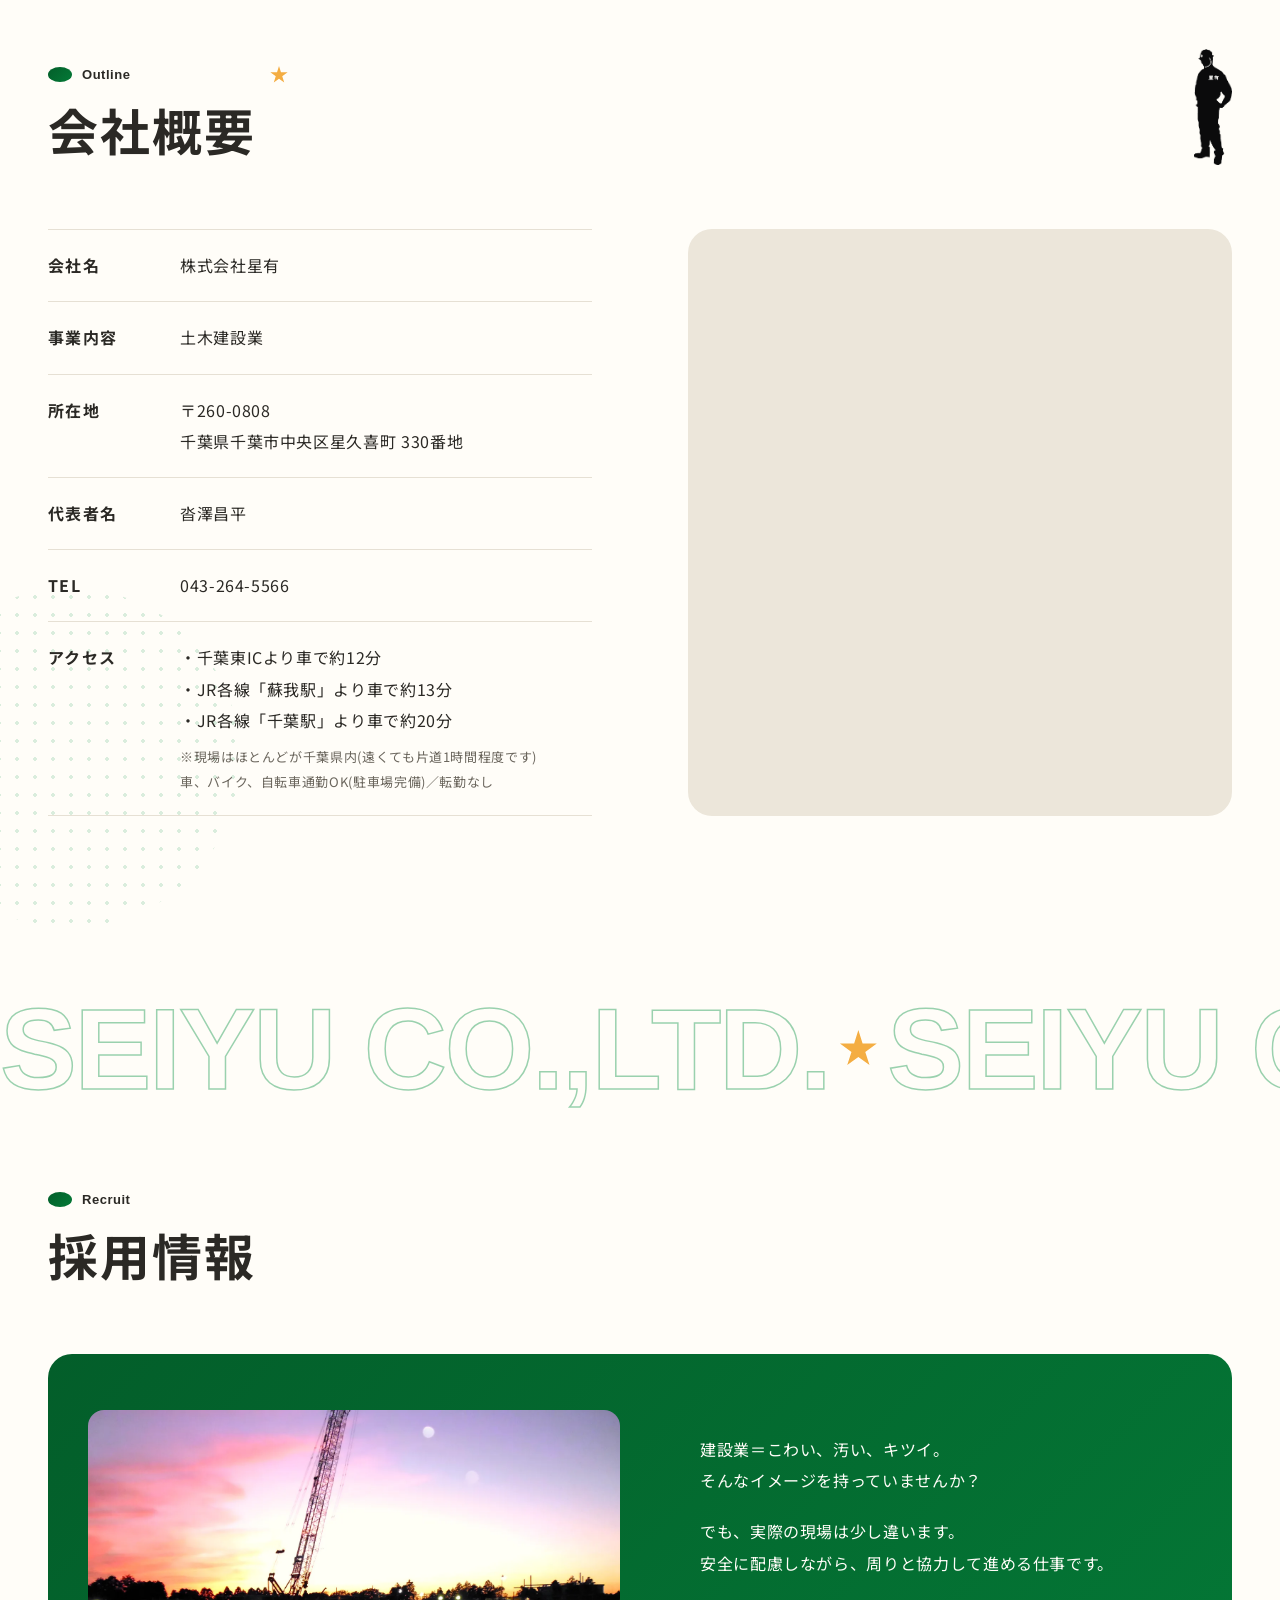
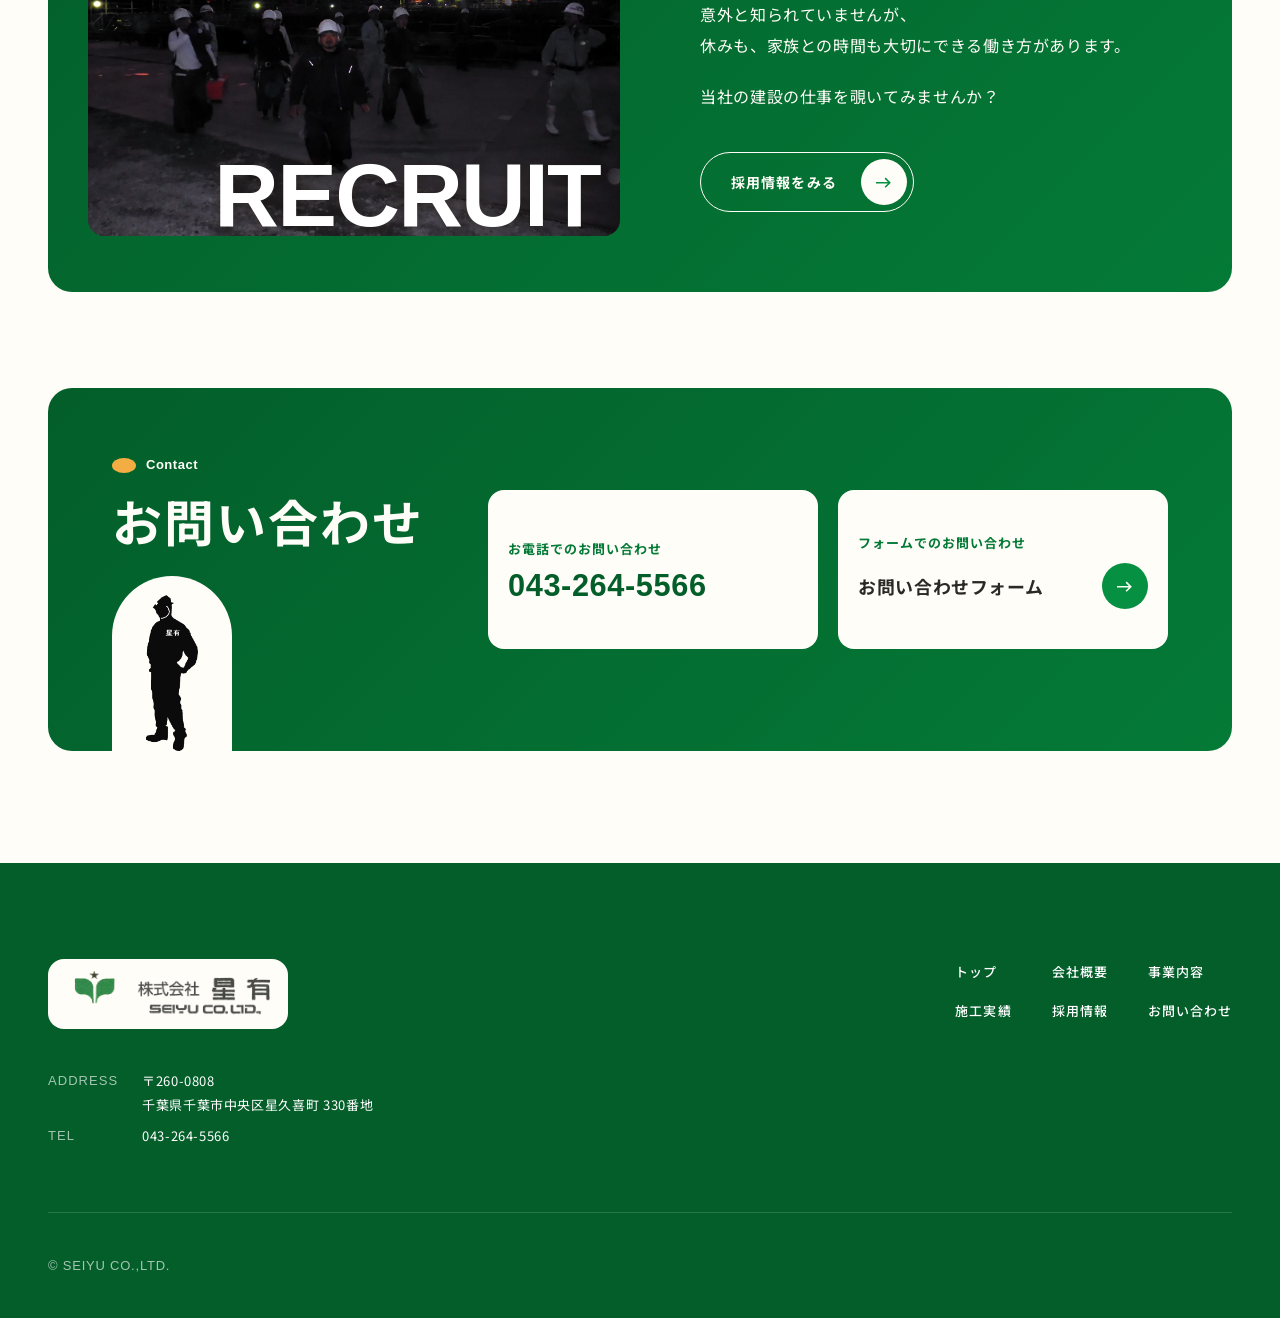
==== commit 04c7f364: "表示を更新（2026-11-13）" ====
--- a/company/index.html
+++ b/company/index.html
@@ -20,12 +20,12 @@
 <link rel="preconnect" href="https://fonts.googleapis.com">
 <link rel="preconnect" href="https://fonts.gstatic.com" crossorigin>
 <link href="https://fonts.googleapis.com/css2?family=Noto+Sans+JP:wght@400;500;700&display=swap" rel="stylesheet">
-<link rel="icon" href="../assets/favicon.ico?v=20261113114801" sizes="any">
-<link rel="icon" href="../assets/favicon-32.png?v=20261113114801" type="image/png" sizes="32x32">
-<link rel="apple-touch-icon" href="../assets/apple-touch-icon.png?v=20261113114801">
-<link rel="stylesheet" href="../tokens.css?v=20261113114801">
-<link rel="stylesheet" href="../base.css?v=20261113114801">
-<link rel="stylesheet" href="../style.css?v=20261113114801">
+<link rel="icon" href="../assets/favicon.ico?v=20261113122805" sizes="any">
+<link rel="icon" href="../assets/favicon-32.png?v=20261113122805" type="image/png" sizes="32x32">
+<link rel="apple-touch-icon" href="../assets/apple-touch-icon.png?v=20261113122805">
+<link rel="stylesheet" href="../tokens.css?v=20261113122805">
+<link rel="stylesheet" href="../base.css?v=20261113122805">
+<link rel="stylesheet" href="../style.css?v=20261113122805">
 </head>
 <body class="is-sub is-sub--company">
 
@@ -44,8 +44,8 @@
     </ul>
   </nav>
   <a class="logo" href="../" aria-label="株式会社星有 トップへ">
-    <img class="logo__w" src="../assets/logo.png?v=20261113114801" alt="" width="909" height="208">
-    <img class="logo__c" src="../assets/logo.png?v=20261113114801" alt="" width="909" height="208">
+    <img class="logo__w" src="../assets/logo.png?v=20261113122805" alt="" width="909" height="208">
+    <img class="logo__c" src="../assets/logo.png?v=20261113122805" alt="" width="909" height="208">
   </a>
   <nav class="nav nav--r" aria-label="メインメニュー（右）">
     <ul class="nav__list">
@@ -86,7 +86,7 @@
       </div>
       <ol class="crumb"><li><a href="../">トップ</a></li><li>会社概要</li></ol>
     </div>
-      <img class="sub-hero__il" src="../assets/il-worker.png?v=20261113114801" alt="" width="91" height="275">
+      <img class="sub-hero__il" src="../assets/il-worker.png?v=20261113122805" alt="" width="91" height="275">
   </section>
 
     <section class="sec msg">
@@ -99,16 +99,16 @@
           </div>
           <div class="txt">
             <p>株式会社星有は2020年7月に<wbr>創業50周年を<wbr>迎えました。</p>
-            <p>ここまで<wbr>続けて<wbr>来れましたのも<wbr>変わらぬご愛顧を<wbr>賜りますお客様はじめ、<br>力を<wbr>貸してくれる<wbr>協力会社、<wbr>何より<wbr>現場で<wbr>全力を<wbr>注いでくれる<wbr>社員のおかげだと<wbr>考えております。</p>
-            <p class="msg__quote">「根となる<wbr>人、<wbr>茎となる<wbr>人、<wbr>花となる<wbr>人、<wbr>それぞれの<wbr>生きかたがある」</p>
-            <p>私の<wbr>好きな<wbr>言葉です。<br>私共の<wbr>仕事はこの<wbr>言葉の<wbr>中で<wbr>例えると、<wbr>根の<wbr>部分です。<br>決して<wbr>目立つ仕事ではありませんが、<wbr>建物を<wbr>構築していく<wbr>上でとても<wbr>重要です。</p>
+            <p>ここまで<wbr>続けて<wbr>来れましたのも<wbr>変わらぬご愛顧を<wbr>賜りますお客様はじめ、<br><span class="nb">力を貸してくれる協力会社、</span><wbr><wbr>何より<wbr>現場で<wbr>全力を<wbr>注いでくれる<wbr>社員のおかげだと<wbr>考えております。</p>
+            <p class="msg__quote"><span class="nb">「根となる人、</span><wbr><span class="nb">茎となる人、</span><wbr><span class="nb">花となる人、</span><wbr><span class="nb">それぞれの生きかたがある」</span></p>
+            <p><span class="nb">私の好きな言葉です。</span><br>私共の<wbr>仕事はこの<wbr>言葉の<wbr>中で<wbr>例えると、<wbr><span class="nb">根の部分です。</span><br>決して<wbr>目立つ仕事ではありませんが、<wbr><wbr>建物を<wbr>構築していく<wbr>上でとても<wbr>重要です。</p>
             <p>茎や<wbr>花でなくても<wbr>活躍できる<wbr>場所はあります。</p>
-            <p>様々な現場経験を<wbr>活かした<wbr>アイデアとより<wbr>良い施工方法を<wbr>ご提案しながら<wbr>縁の<wbr>下の<wbr>力持ちのような<wbr>誰からも<wbr>頼られる<wbr>存在であるよう<wbr>誇りをもち、<wbr>お客様と<wbr>強力タッグを<wbr>組み、<wbr>地域の<wbr>シンボルとなるような<wbr>建物を<wbr>作りたい。</p>
+            <p>様々な現場経験を<wbr>活かした<wbr>アイデアとより<wbr>良い施工方法を<wbr>ご提案しながら<wbr>縁の<wbr>下の<wbr>力持ちのような<wbr>誰からも<wbr>頼られる<wbr>存在であるよう<wbr>誇りをもち、<wbr><span class="nb">お客様と強力タッグを組み、</span><wbr><wbr>地域の<wbr>シンボルとなるような<wbr>建物を<wbr>作りたい。</p>
             <p>そして<wbr>建設業を<wbr>通して<wbr>千葉県の<wbr>発展と<wbr>活性化を<wbr>目指していきたいと<wbr>思います。</p>
           </div>
           <p class="msg__sign">代表取締役<span class="msg__name">沓澤昌平</span></p>
         </div>
-        <figure class="msg__oval"><img src="../assets/president.webp?v=20261113114801" alt="代表取締役 沓澤昌平の似顔絵" width="200" height="267" loading="lazy"></figure>
+        <figure class="msg__oval"><img src="../assets/president.webp?v=20261113122805" alt="代表取締役 沓澤昌平の似顔絵" data-bleed width="200" height="267" loading="lazy"></figure>
       </div>
     </div>
   </section>
@@ -118,7 +118,7 @@
       <div class="hd-row"><div class="hd">
         <p class="hd__en" aria-hidden="true">Outline</p>
         <h2 class="hd__ja">会社概要</h2>
-      </div><img class="hd-row__il" src="../assets/il-worker.png?v=20261113114801" alt="" width="91" height="275" loading="lazy"></div>
+      </div><img class="hd-row__il" src="../assets/il-worker.png?v=20261113122805" alt="" width="91" height="275" loading="lazy"></div>
       <dl class="info rv">
         <dt>会社名</dt><dd>株式会社星有</dd>
         <dt>事業内容</dt><dd>土木建設業</dd>
@@ -140,7 +140,7 @@
         <h2 class="hd__ja">採用情報</h2>
       </div>
       <div class="duo__card rv">
-        <div class="duo__photo"><img src="../assets/recruit.webp?v=20261113114801" alt="現場に並ぶ星有の社員" width="1600" height="1200" loading="lazy" data-todo><p class="duo__big" aria-hidden="true" data-on-photo>RECRUIT</p></div>
+        <div class="duo__photo"><img src="../assets/recruit.webp?v=20261113122805" alt="現場に並ぶ星有の社員" width="1600" height="1200" loading="lazy" data-todo><p class="duo__big" aria-hidden="true" data-on-photo>RECRUIT</p></div>
         <div class="duo__in">
           <div class="txt">
             <p>建設業＝こわい、<wbr>汚い、<wbr>キツイ。<br><span class="nb">そんなイメージを</span><wbr><span class="nb">持っていませんか？</span></p>
@@ -161,7 +161,7 @@
         <a class="duo__way" href="tel:0432645566"><span class="duo__way-label">お電話でのお問い合わせ</span><span class="duo__tel-num nb">043-264-5566</span></a>
         <a class="duo__way" href="../contact/"><span class="duo__way-label">フォームでのお問い合わせ</span><span class="duo__way-go"><span class="nb">お問い合わせフォーム</span><span class="btn__arw"><svg viewBox="0 0 14 10" aria-hidden="true"><path d="M0 5h12M8 1l4 4-4 4" fill="none" stroke="currentColor" stroke-width="1.4"/></svg></span></span></a>
       </div>
-      <img class="duo__il" src="../assets/il-worker.png?v=20261113114801" alt="" width="91" height="275" loading="lazy">
+      <img class="duo__il" src="../assets/il-worker.png?v=20261113122805" alt="" width="91" height="275" loading="lazy">
     </section>
   </div>
   
@@ -170,7 +170,7 @@
 <footer class="footer">
   <div class="wrap footer__top">
     <div class="footer__co">
-      <a class="footer__logo" href="../" aria-label="株式会社星有 トップへ"><img src="../assets/logo.png?v=20261113114801" alt="" width="909" height="208" loading="lazy"></a>
+      <a class="footer__logo" href="../" aria-label="株式会社星有 トップへ"><img src="../assets/logo.png?v=20261113122805" alt="" width="909" height="208" loading="lazy"></a>
       <dl class="footer__info">
         <dt>ADDRESS</dt><dd><span class="nb">〒260-0808</span><br>千葉県千葉市中央区<wbr>星久喜町 330番地</dd>
         <dt>TEL</dt><dd><a class="nb" href="tel:0432645566">043-264-5566</a></dd>
@@ -188,6 +188,6 @@
   <p class="wrap footer__copy">© SEIYU CO.,LTD.</p>
 </footer>
 
-<script src="../site.js?v=20261113114801"></script>
+<script src="../site.js?v=20261113122805"></script>
 </body>
 </html>
--- a/style.css
+++ b/style.css
@@ -201,9 +201,7 @@
 
 .contact__in { display: grid; gap: var(--sp-g); max-width: 760px; }
 
-@media (max-width: 599px) {
-  .fv__body::before { content: ""; position: absolute; inset: -40px -24px -32px; z-index: -1; background: linear-gradient(180deg, var(--c-shade-0), var(--c-shade) 30%, var(--c-shade) 75%, var(--c-shade-0)); }
-}
+.fv__body::before { content: ""; position: absolute; inset: -40px -24px -32px; z-index: -1; background: linear-gradient(180deg, var(--c-shade-0), var(--c-shade) 30%, var(--c-shade) 75%, var(--c-shade-0)); }
 .field__label .field__req { background: var(--c-sub-deep); }
 
 .sub-hero { position: relative; overflow: hidden; border-radius: 0 0 var(--radius) var(--radius); background: var(--c-pale); text-align: center; }
@@ -343,7 +341,7 @@
 .steps .hd::after { content: ""; position: absolute; left: calc(100% + 18px); top: 8px; width: 28px; aspect-ratio: 1; background: var(--c-accent); clip-path: polygon(50% 0, 61% 35%, 98% 35%, 68% 57%, 79% 91%, 50% 70%, 21% 91%, 32% 57%, 2% 35%, 39% 35%); animation: fv-spin 6s linear infinite; }
 .flow { display: grid; gap: var(--sp-b); margin-top: var(--sp-g); color: var(--c-ink); }
 .flow__item { position: relative; display: grid; grid-template-columns: 64px minmax(0, 1fr); grid-template-areas: "icon no" "icon ttl" "icon txt"; column-gap: var(--sp-p); row-gap: 2px; align-items: start; padding: var(--sp-p); border-radius: 16px; background: var(--c-base); }
-.flow__no { grid-area: no; font-family: var(--ff-en); font-weight: 700; font-size: var(--fs-small); letter-spacing: 0.12em; color: var(--c-sub); }
+.flow__no { grid-area: no; font-family: var(--ff-en); font-weight: 700; font-size: var(--fs-small); letter-spacing: 0.12em; color: var(--c-sub-deep); }
 .flow__no::before { content: "STEP "; }
 .flow__icon { grid-area: icon; display: grid; place-items: center; width: 64px; aspect-ratio: 1; border-radius: 50%; background: var(--c-pale); color: var(--c-sub); }
 .flow__icon svg { width: 34px; fill: none; stroke: currentColor; stroke-width: 2; stroke-linecap: round; stroke-linejoin: round; }
@@ -362,7 +360,7 @@
   .flow__item:not(:last-child)::after { left: auto; right: -28px; top: 50%; bottom: auto; width: 24px; height: 24px; transform: translateY(-50%); clip-path: polygon(32% 18%, 78% 50%, 32% 82%); }
 }
 
-.sub-hero__il { position: absolute; right: max(var(--gutter), 6vw); bottom: 0; z-index: 1; width: clamp(34px, 4vw, 60px); animation: sway 4s ease-in-out infinite; transform-origin: 50% 100%; }
+.sub-hero__il { position: absolute; right: max(var(--gutter), 6vw); bottom: 10px; z-index: 1; width: clamp(34px, 4vw, 60px); animation: sway 4s ease-in-out infinite; transform-origin: 50% 100%; }
 .sub-hero__il--tobi { width: clamp(60px, 7vw, 110px); }
 @media (max-width: 599px) { .sub-hero__il { display: none; } }   
 
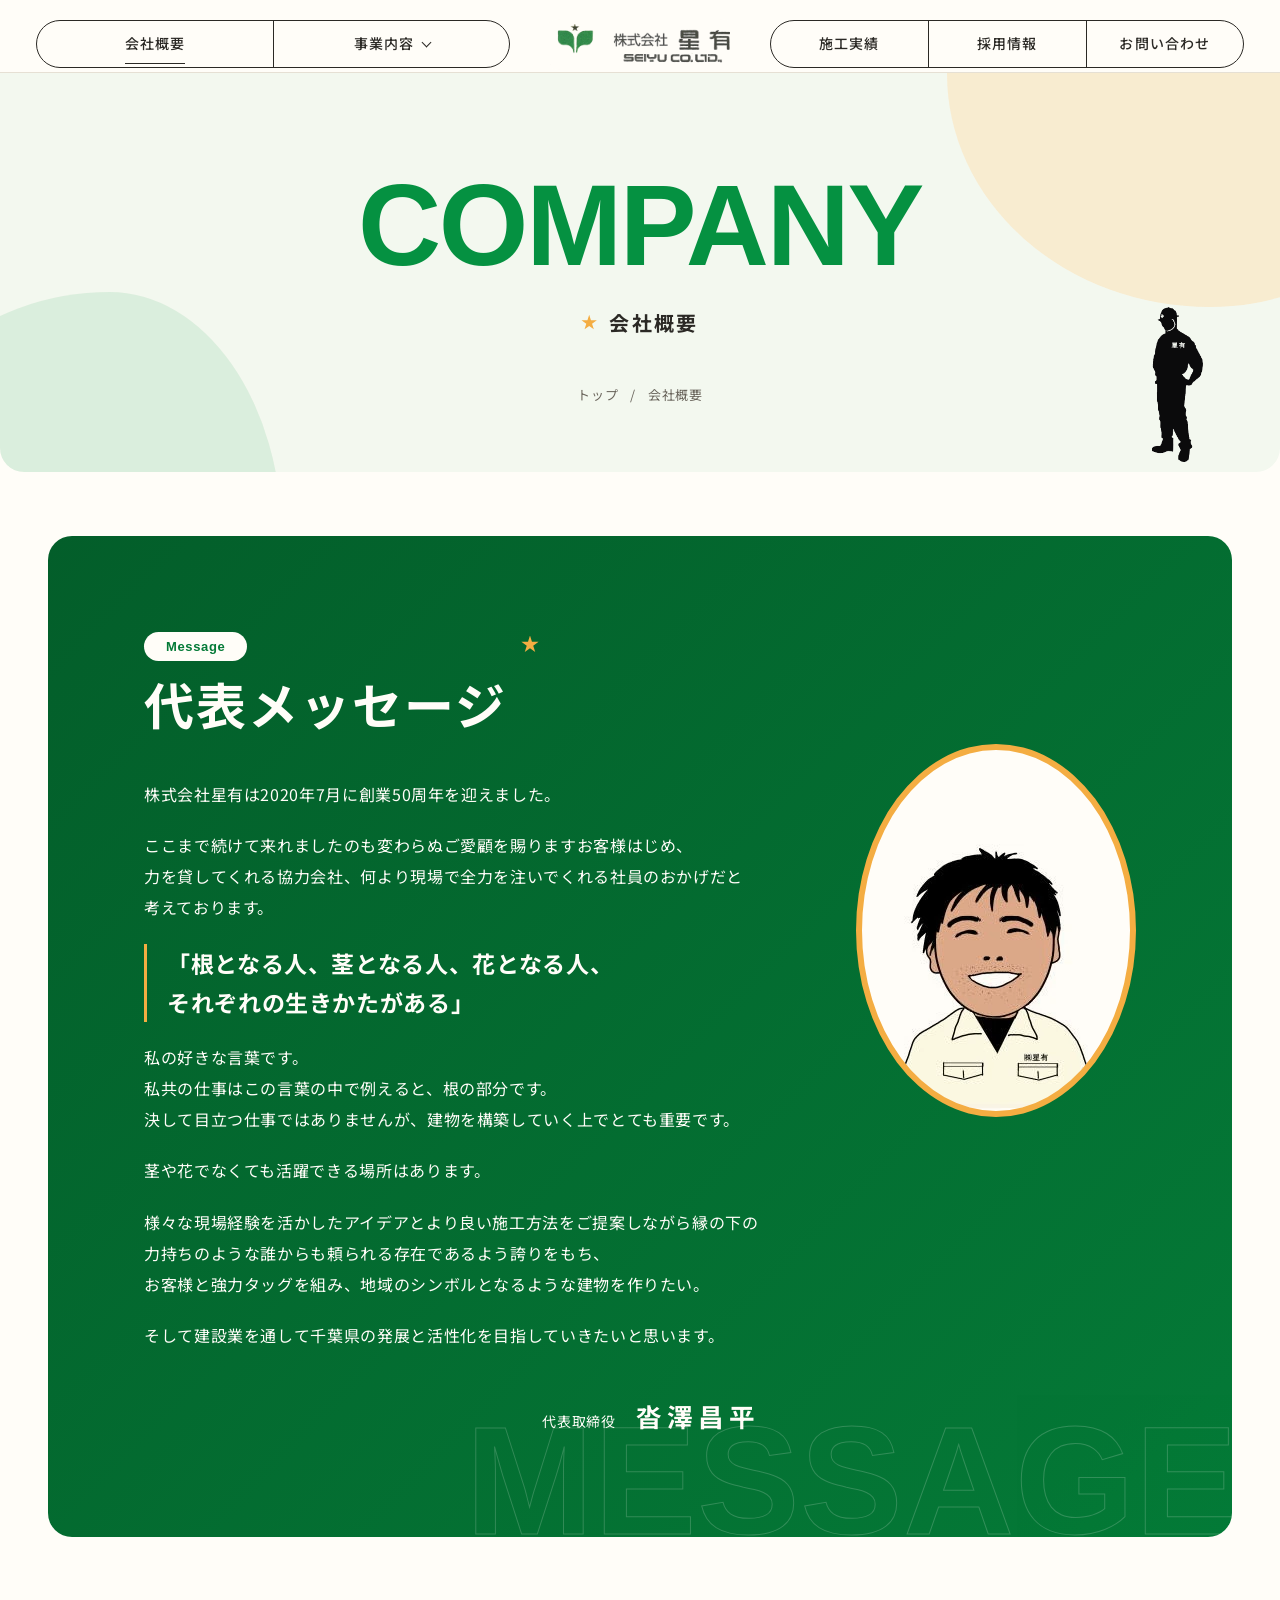
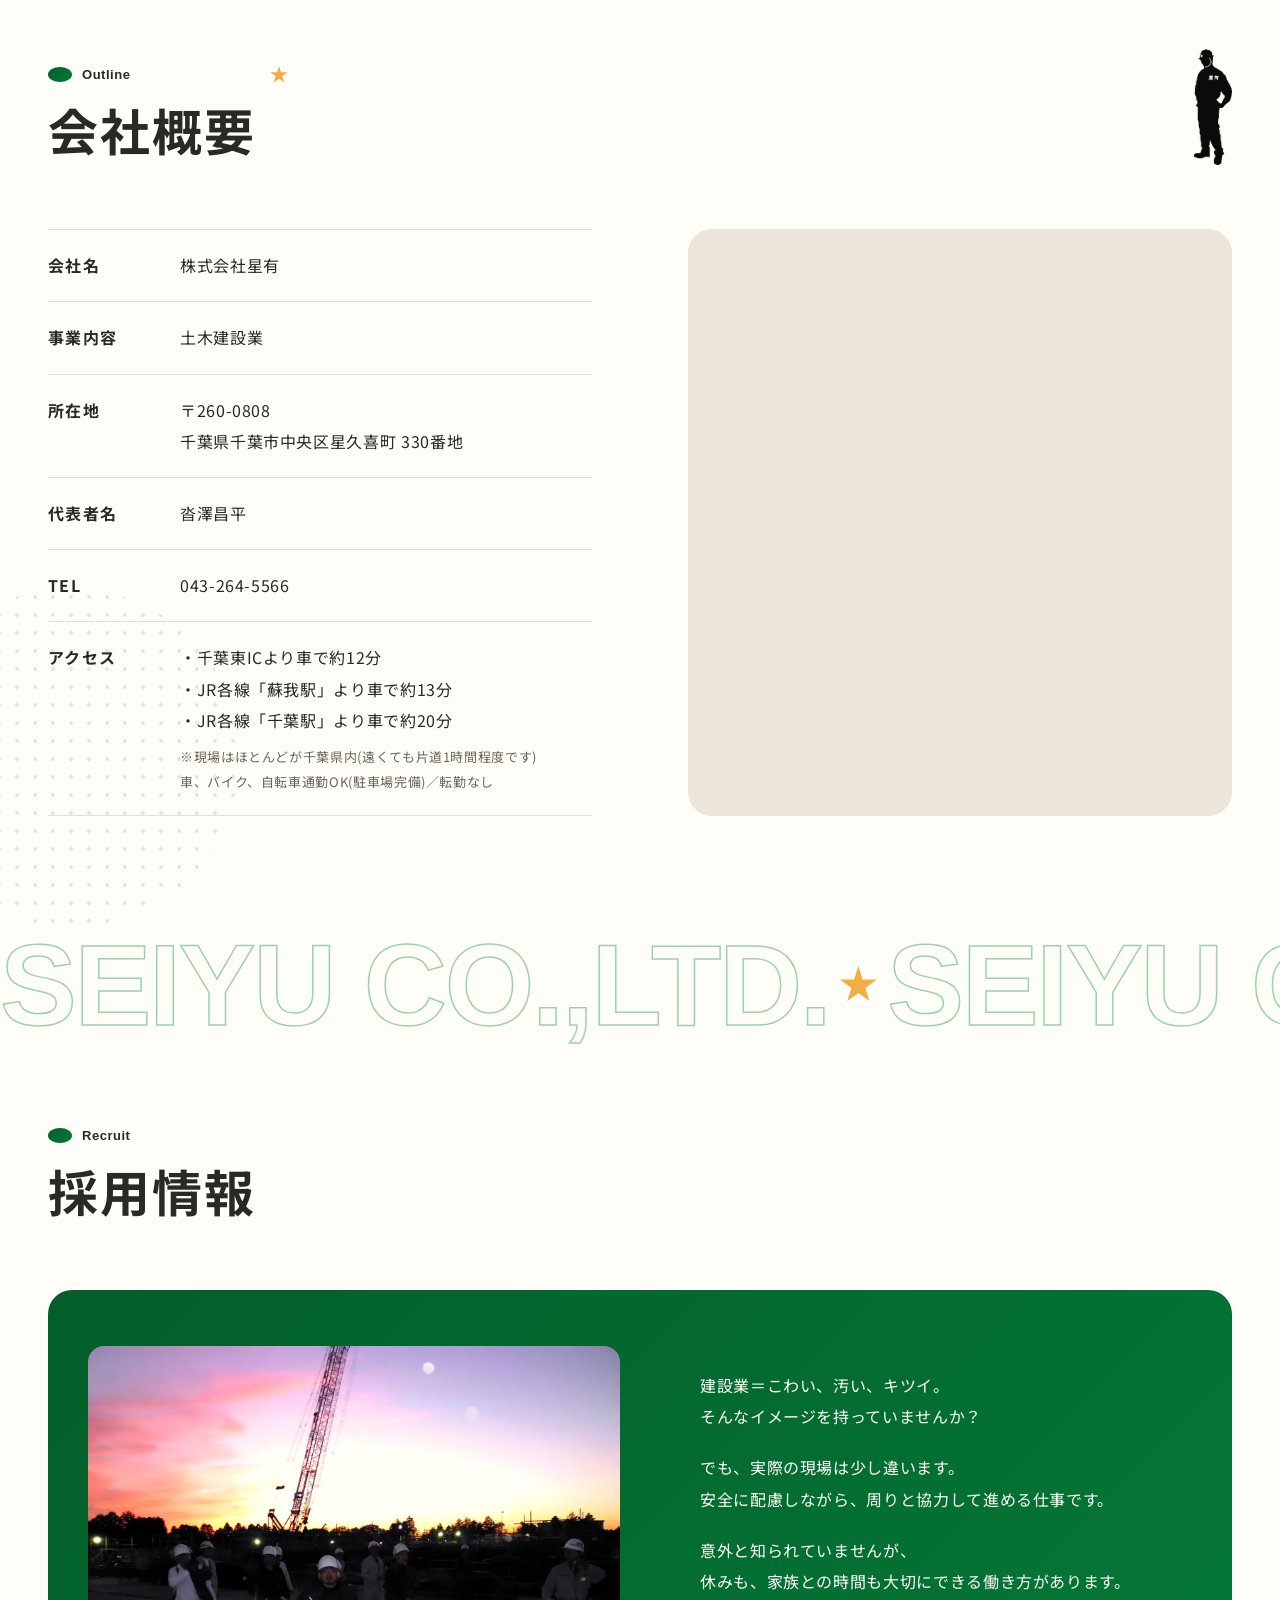
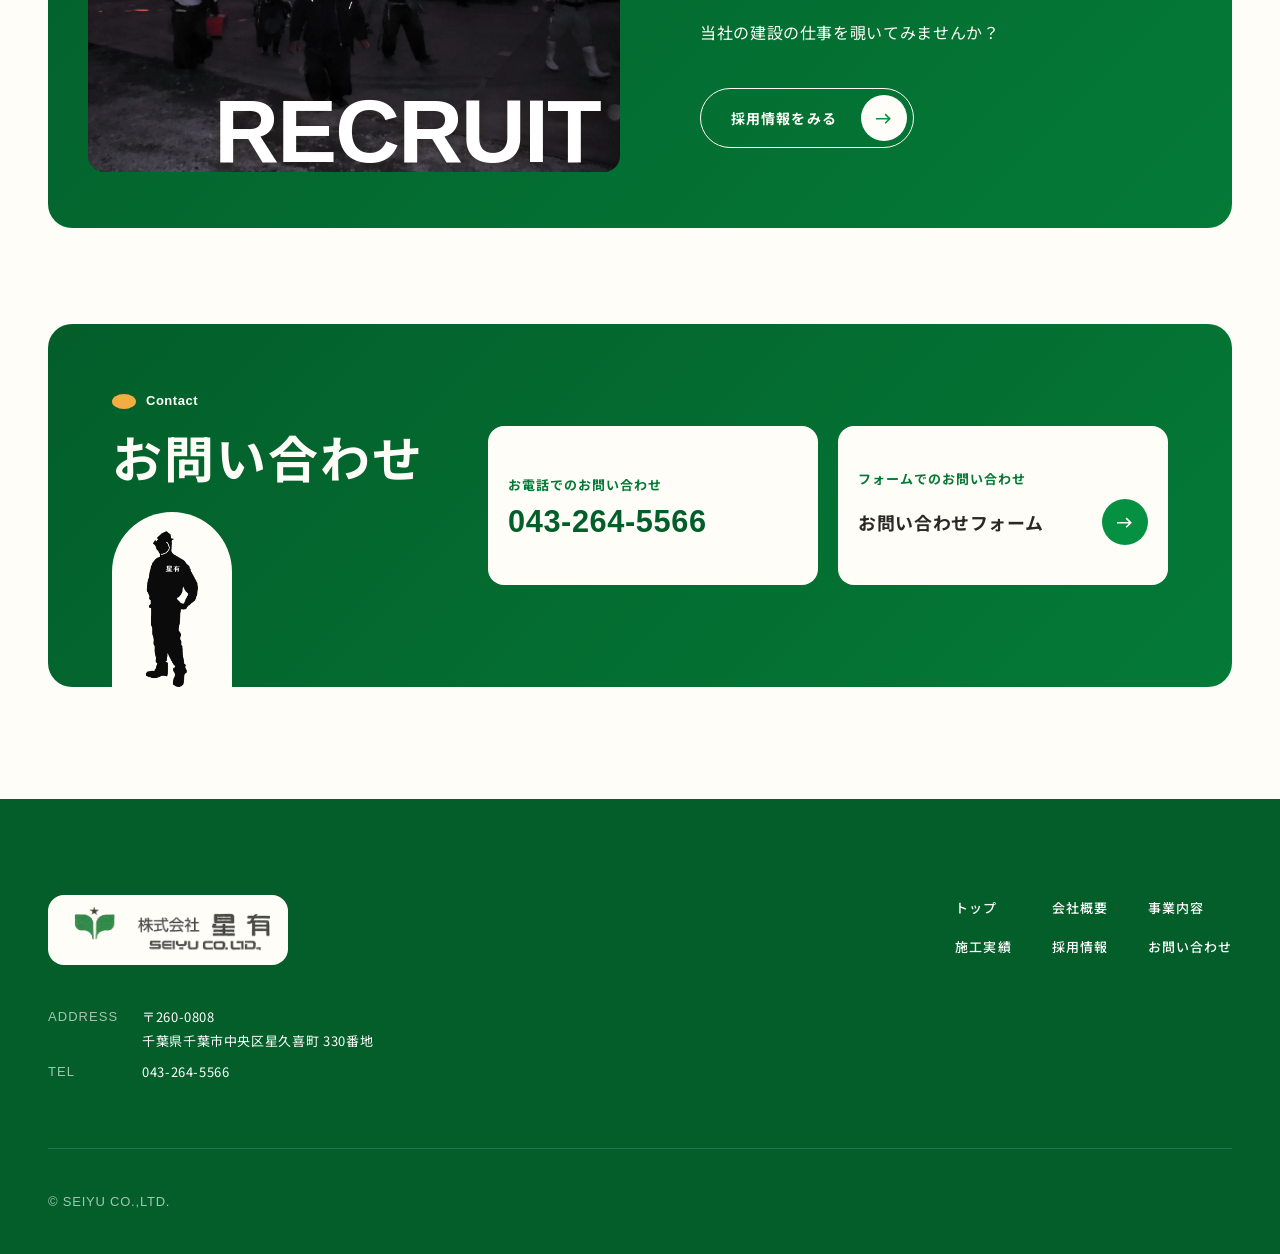
==== commit 52fd2d01: "表示を更新（2026-11-13）" ====
--- a/company/index.html
+++ b/company/index.html
@@ -20,12 +20,12 @@
 <link rel="preconnect" href="https://fonts.googleapis.com">
 <link rel="preconnect" href="https://fonts.gstatic.com" crossorigin>
 <link href="https://fonts.googleapis.com/css2?family=Noto+Sans+JP:wght@400;500;700&display=swap" rel="stylesheet">
-<link rel="icon" href="../assets/favicon.ico?v=20261113122805" sizes="any">
-<link rel="icon" href="../assets/favicon-32.png?v=20261113122805" type="image/png" sizes="32x32">
-<link rel="apple-touch-icon" href="../assets/apple-touch-icon.png?v=20261113122805">
-<link rel="stylesheet" href="../tokens.css?v=20261113122805">
-<link rel="stylesheet" href="../base.css?v=20261113122805">
-<link rel="stylesheet" href="../style.css?v=20261113122805">
+<link rel="icon" href="../assets/favicon.ico?v=20261113135525" sizes="any">
+<link rel="icon" href="../assets/favicon-32.png?v=20261113135525" type="image/png" sizes="32x32">
+<link rel="apple-touch-icon" href="../assets/apple-touch-icon.png?v=20261113135525">
+<link rel="stylesheet" href="../tokens.css?v=20261113135525">
+<link rel="stylesheet" href="../base.css?v=20261113135525">
+<link rel="stylesheet" href="../style.css?v=20261113135525">
 </head>
 <body class="is-sub is-sub--company">
 
@@ -44,13 +44,13 @@
     </ul>
   </nav>
   <a class="logo" href="../" aria-label="株式会社星有 トップへ">
-    <img class="logo__w" src="../assets/logo.png?v=20261113122805" alt="" width="909" height="208">
-    <img class="logo__c" src="../assets/logo.png?v=20261113122805" alt="" width="909" height="208">
+    <img class="logo__w" src="../assets/logo.png?v=20261113135525" alt="" width="909" height="208">
+    <img class="logo__c" src="../assets/logo.png?v=20261113135525" alt="" width="909" height="208">
   </a>
   <nav class="nav nav--r" aria-label="メインメニュー（右）">
     <ul class="nav__list">
       <li><a href="../works/">施工実績</a></li>
-      <li><a href="../#" data-todo>採用情報</a></li>
+      <li><a href="../recruit/">採用情報</a></li>
       <li><a href="../contact/">お問い合わせ</a></li>
     </ul>
   </nav>
@@ -71,7 +71,7 @@
       </ul>
     </li>
     <li style="--i:3"><a href="../works/"><span class="drawer__en" aria-hidden="true">Works</span><span class="drawer__ja">施工実績</span></a></li>
-    <li style="--i:4"><a href="../#" data-todo><span class="drawer__en" aria-hidden="true">Recruit</span><span class="drawer__ja">採用情報</span></a></li>
+    <li style="--i:4"><a href="../recruit/"><span class="drawer__en" aria-hidden="true">Recruit</span><span class="drawer__ja">採用情報</span></a></li>
     <li style="--i:5"><a href="../contact/"><span class="drawer__en" aria-hidden="true">Contact</span><span class="drawer__ja">お問い合わせ</span></a></li>
   </ul>
   <a class="drawer__tel" href="tel:0432645566" style="--i:6"><span class="drawer__tel-label">お電話でのお問い合わせ</span><span class="drawer__tel-num nb">043-264-5566</span></a>
@@ -86,7 +86,7 @@
       </div>
       <ol class="crumb"><li><a href="../">トップ</a></li><li>会社概要</li></ol>
     </div>
-      <img class="sub-hero__il" src="../assets/il-worker.png?v=20261113122805" alt="" width="91" height="275">
+      <img class="sub-hero__il" src="../assets/il-worker.png?v=20261113135525" alt="" width="91" height="275">
   </section>
 
     <section class="sec msg">
@@ -108,7 +108,7 @@
           </div>
           <p class="msg__sign">代表取締役<span class="msg__name">沓澤昌平</span></p>
         </div>
-        <figure class="msg__oval"><img src="../assets/president.webp?v=20261113122805" alt="代表取締役 沓澤昌平の似顔絵" data-bleed width="200" height="267" loading="lazy"></figure>
+        <figure class="msg__oval"><img src="../assets/president.webp?v=20261113135525" alt="代表取締役 沓澤昌平の似顔絵" data-bleed width="200" height="267" loading="lazy"></figure>
       </div>
     </div>
   </section>
@@ -118,7 +118,7 @@
       <div class="hd-row"><div class="hd">
         <p class="hd__en" aria-hidden="true">Outline</p>
         <h2 class="hd__ja">会社概要</h2>
-      </div><img class="hd-row__il" src="../assets/il-worker.png?v=20261113122805" alt="" width="91" height="275" loading="lazy"></div>
+      </div><img class="hd-row__il" src="../assets/il-worker.png?v=20261113135525" alt="" width="91" height="275" loading="lazy"></div>
       <dl class="info rv">
         <dt>会社名</dt><dd>株式会社星有</dd>
         <dt>事業内容</dt><dd>土木建設業</dd>
@@ -140,7 +140,7 @@
         <h2 class="hd__ja">採用情報</h2>
       </div>
       <div class="duo__card rv">
-        <div class="duo__photo"><img src="../assets/recruit.webp?v=20261113122805" alt="現場に並ぶ星有の社員" width="1600" height="1200" loading="lazy" data-todo><p class="duo__big" aria-hidden="true" data-on-photo>RECRUIT</p></div>
+        <div class="duo__photo"><img src="../assets/recruit.webp?v=20261113135525" alt="現場に並ぶ星有の社員" width="1600" height="1200" loading="lazy" data-todo><p class="duo__big" aria-hidden="true" data-on-photo>RECRUIT</p></div>
         <div class="duo__in">
           <div class="txt">
             <p>建設業＝こわい、<wbr>汚い、<wbr>キツイ。<br><span class="nb">そんなイメージを</span><wbr><span class="nb">持っていませんか？</span></p>
@@ -148,7 +148,7 @@
             <p>意外と<wbr>知られていませんが、<br>休みも、<wbr>家族との<wbr>時間も<wbr>大切に<wbr>できる<wbr>働き方が<wbr>あります。</p>
             <p>当社の<wbr>建設の<wbr>仕事を<wbr>覗いてみませんか？</p>
           </div>
-          <a class="btn btn--w" href="../#" data-todo>採用情報をみる<span class="btn__arw"><svg viewBox="0 0 14 10" aria-hidden="true"><path d="M0 5h12M8 1l4 4-4 4" fill="none" stroke="currentColor" stroke-width="1.4"/></svg></span></a>
+          <a class="btn btn--w" href="../recruit/">採用情報をみる<span class="btn__arw"><svg viewBox="0 0 14 10" aria-hidden="true"><path d="M0 5h12M8 1l4 4-4 4" fill="none" stroke="currentColor" stroke-width="1.4"/></svg></span></a>
         </div>
       </div>
     </section>
@@ -161,7 +161,7 @@
         <a class="duo__way" href="tel:0432645566"><span class="duo__way-label">お電話でのお問い合わせ</span><span class="duo__tel-num nb">043-264-5566</span></a>
         <a class="duo__way" href="../contact/"><span class="duo__way-label">フォームでのお問い合わせ</span><span class="duo__way-go"><span class="nb">お問い合わせフォーム</span><span class="btn__arw"><svg viewBox="0 0 14 10" aria-hidden="true"><path d="M0 5h12M8 1l4 4-4 4" fill="none" stroke="currentColor" stroke-width="1.4"/></svg></span></span></a>
       </div>
-      <img class="duo__il" src="../assets/il-worker.png?v=20261113122805" alt="" width="91" height="275" loading="lazy">
+      <img class="duo__il" src="../assets/il-worker.png?v=20261113135525" alt="" width="91" height="275" loading="lazy">
     </section>
   </div>
   
@@ -170,7 +170,7 @@
 <footer class="footer">
   <div class="wrap footer__top">
     <div class="footer__co">
-      <a class="footer__logo" href="../" aria-label="株式会社星有 トップへ"><img src="../assets/logo.png?v=20261113122805" alt="" width="909" height="208" loading="lazy"></a>
+      <a class="footer__logo" href="../" aria-label="株式会社星有 トップへ"><img src="../assets/logo.png?v=20261113135525" alt="" width="909" height="208" loading="lazy"></a>
       <dl class="footer__info">
         <dt>ADDRESS</dt><dd><span class="nb">〒260-0808</span><br>千葉県千葉市中央区<wbr>星久喜町 330番地</dd>
         <dt>TEL</dt><dd><a class="nb" href="tel:0432645566">043-264-5566</a></dd>
@@ -181,13 +181,13 @@
       <li><a href="../company/">会社概要</a></li>
       <li><a href="../service/">事業内容</a></li>
       <li><a href="../works/">施工実績</a></li>
-      <li><a href="../#" data-todo>採用情報</a></li>
+      <li><a href="../recruit/">採用情報</a></li>
       <li><a href="../contact/">お問い合わせ</a></li>
     </ul>
   </div>
   <p class="wrap footer__copy">© SEIYU CO.,LTD.</p>
 </footer>
 
-<script src="../site.js?v=20261113122805"></script>
+<script src="../site.js?v=20261113135525"></script>
 </body>
 </html>
--- a/style.css
+++ b/style.css
@@ -327,6 +327,35 @@
 .lightbox__close::after { transform: rotate(-45deg); }
 @media (min-width: 960px) { .gallery { grid-template-columns: repeat(3, minmax(0, 1fr)); gap: var(--sp-g) var(--sp-b); } }
 
+.passion { overflow-x: clip; }
+.passion::before { content: ""; position: absolute; right: -8vw; top: 10%; width: min(44vw, 560px); aspect-ratio: 1; border-radius: 58% 42% 46% 54% / 52% 60% 40% 48%; background: linear-gradient(135deg, var(--c-ph-2), var(--c-sub-ghost-2)); opacity: 0.75; animation: blob 14s ease-in-out infinite; pointer-events: none; }
+.passion > .wrap { position: relative; z-index: 1; }
+.passion__in { display: grid; gap: var(--sp-b); }
+.passion__txt { display: grid; gap: var(--sp-b); }
+.passion__lead { font-size: clamp(26px, 3.4vw, 46px); font-weight: 700; line-height: 1.6; letter-spacing: 0.04em; color: var(--c-sub); }
+.passion__body { font-size: clamp(15px, 1.25vw, 18px); font-weight: 500; line-height: 2.1; }
+.passion__side { position: relative; justify-self: center; width: min(100%, 520px); }
+.passion__photo { position: relative; aspect-ratio: 1 / 0.92; }
+.passion__photo .oval { transform: rotate(-24deg); opacity: 1; }
+.passion__ils { display: flex; align-items: flex-end; justify-content: flex-end; gap: var(--sp-p); margin-top: var(--sp-p); }
+.passion__il { animation: sway 4s ease-in-out infinite; transform-origin: 50% 100%; }
+.passion__il--tobi { width: clamp(72px, 8vw, 120px); }
+.passion__il--worker { width: clamp(38px, 4vw, 58px); animation-delay: -2s; }
+@media (min-width: 960px) { .passion__in { grid-template-columns: minmax(0, 1fr) minmax(0, 1fr); align-items: center; column-gap: var(--sp-s); } .passion__txt { row-gap: var(--sp-g); } }
+
+@media (max-width: 959px) { .passion__photo { aspect-ratio: 1 / 0.78; } .passion { padding-bottom: var(--sp-g); } }
+.entry { padding-top: 0; }
+.entry__in { display: grid; gap: var(--sp-p); }
+.entry__card { position: relative; display: grid; gap: var(--sp-p); align-content: center; justify-items: start; overflow: hidden; padding: var(--sp-g) var(--sp-b); border-radius: var(--radius); }
+.entry__card::after { content: ""; position: absolute; right: -40px; bottom: -40px; width: 200px; aspect-ratio: 1; border-radius: 50%; background-image: radial-gradient(currentColor 1.6px, transparent 1.8px); background-size: 16px 16px; opacity: 0.18; pointer-events: none; }
+.entry__card--lp { background: linear-gradient(135deg, var(--c-grad-a), var(--c-grad-b)); color: var(--c-base); }
+.entry__card--more { background: var(--c-pale); color: var(--c-sub-deep); }
+.entry__en { font-family: var(--ff-en); font-size: var(--fs-small); font-weight: 700; letter-spacing: 0.2em; }
+.entry__card--lp .entry__en { color: var(--c-base); }
+.entry__ttl { margin-bottom: var(--sp-1); font-size: clamp(18px, 1.8vw, 24px); font-weight: 700; line-height: 1.7; }
+.entry__card--more .entry__ttl { color: var(--c-ink); }
+@media (min-width: 960px) { .entry__in { grid-template-columns: repeat(2, minmax(0, 1fr)); gap: var(--sp-b); } }
+
 .contact__form { padding: var(--sp-b) var(--sp-p); border-radius: var(--radius); background: var(--c-pale); }
 .field__opt { padding: 2px 8px; border-radius: 4px; background: var(--c-line); font-size: var(--fs-small); font-weight: 500; line-height: 1.6; }
 .contact__il { justify-self: center; width: 64px; }
@@ -380,7 +409,7 @@
 .points::before { right: -80px; top: 40px; }
 .outline::before { left: -100px; bottom: 0; }
 
-.loop { overflow: hidden; padding-block: var(--sp-g) var(--sp-b); }
+.loop { overflow: hidden; padding-bottom: var(--sp-b); }
 .loop__in { display: flex; align-items: center; width: max-content; animation: flow 40s linear infinite; }
 .loop__in span { font-family: var(--ff-en); font-weight: 700; font-size: clamp(56px, 9vw, 150px); line-height: 1; letter-spacing: -0.02em; white-space: nowrap; color: transparent; -webkit-text-stroke: 1.5px var(--c-sub); opacity: 0.4; }
 .loop__star { flex: none; width: clamp(24px, 3vw, 48px); aspect-ratio: 1; margin-inline: 0.6em; background: var(--c-accent); clip-path: polygon(50% 0, 61% 35%, 98% 35%, 68% 57%, 79% 91%, 50% 70%, 21% 91%, 32% 57%, 2% 35%, 39% 35%); }
